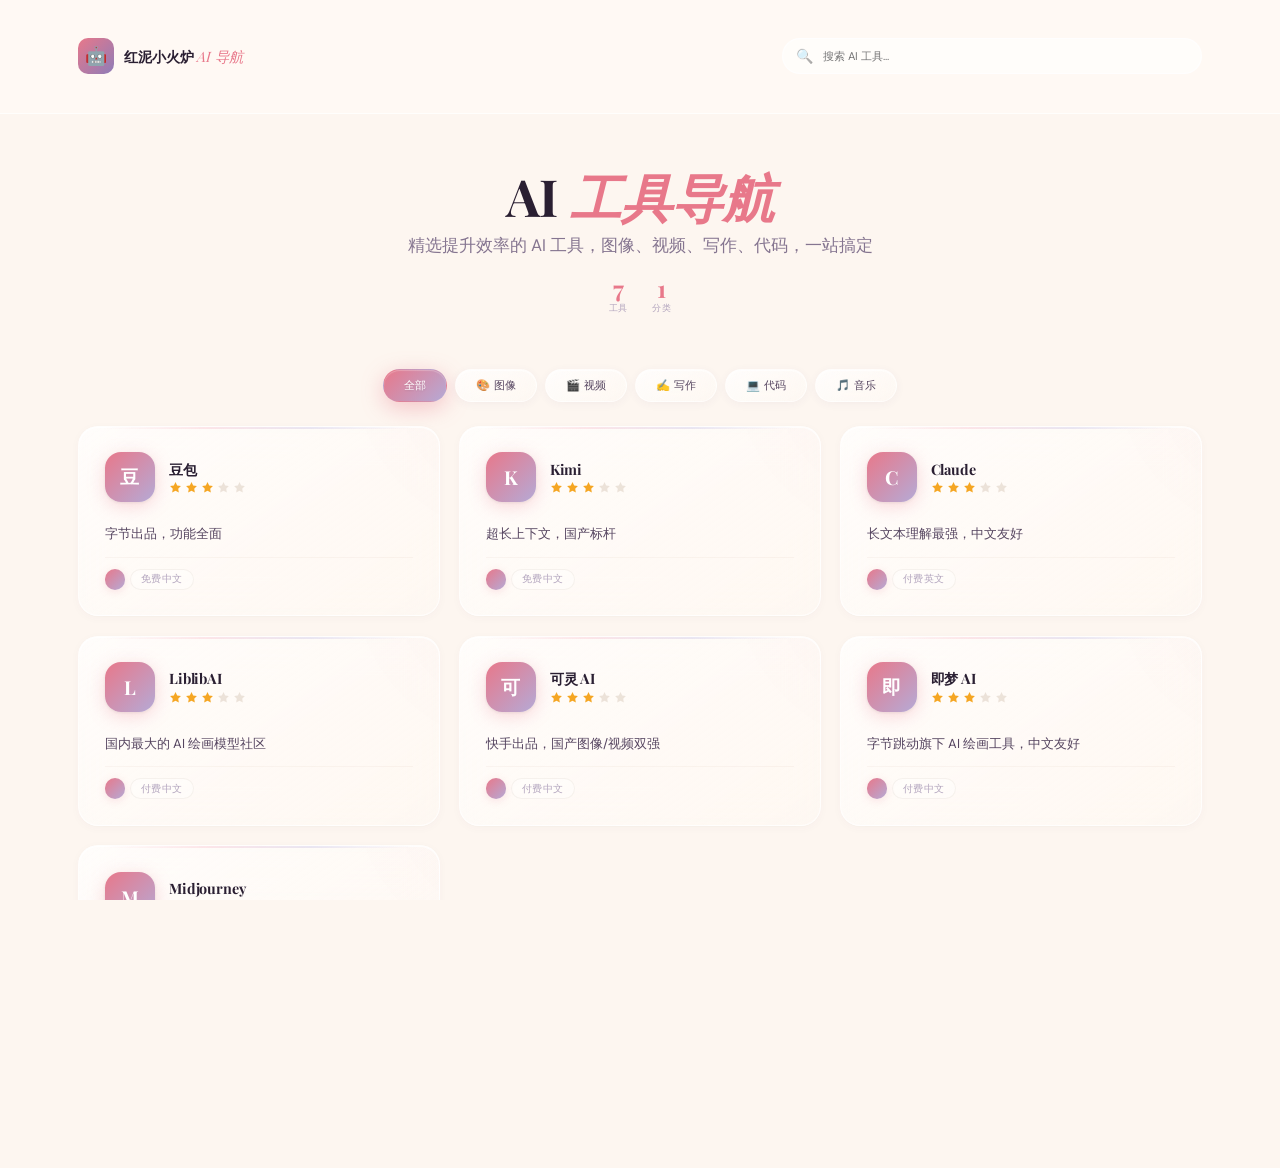
==== ai-tools.html @ 667a0313 "design: 标签样式升级——分类标签实心渐变+普通标签极简线条" ====
<!DOCTYPE html>
<html lang="zh-CN">
<head>
    <meta charset="UTF-8">
    <meta name="viewport" content="width=device-width, initial-scale=1.0">
    <title>AI 工具导航 — 红泥小火炉</title>
    <link rel="preconnect" href="https://fonts.googleapis.com">
    <link rel="preconnect" href="https://fonts.gstatic.com" crossorigin>
    <link href="https://fonts.googleapis.com/css2?family=Playfair+Display:ital,wght@0,400;0,700;1,400&family=DM+Sans:wght@300;400;500;600;700&family=JetBrains+Mono:wght@400;500&display=swap" rel="stylesheet">
    <link rel="stylesheet" href="css/variables.css">
    <link rel="stylesheet" href="css/style.css">
    <style>
        :root { --nav-pad: clamp(1.2rem, 3vw, 2.5rem); }

        .nav-page { min-height: 100vh; background: var(--cream); }

        /* Header */
        .nav-header {
            position: sticky; top: 0; z-index: 100;
            background: rgba(255,250,245,.85);
            backdrop-filter: blur(16px) saturate(1.2);
            -webkit-backdrop-filter: blur(16px) saturate(1.2);
            border-bottom: 1px solid var(--glass-border);
        }
        .nav-header-inner {
            max-width: 1200px; margin: 0 auto;
            padding: var(--nav-pad);
            display: flex; align-items: center; justify-content: space-between; gap: 1rem;
            flex-wrap: wrap;
        }
        .nav-brand {
            display: flex; align-items: center; gap: 10px;
            text-decoration: none; color: var(--ink);
        }
        .nav-brand-icon {
            width: 36px; height: 36px; border-radius: 10px;
            background: linear-gradient(135deg, var(--blush), var(--wisteria));
            display: flex; align-items: center; justify-content: center;
            font-size: 18px;
        }
        .nav-brand-text {
            font-family: var(--ff-display); font-size: var(--fs-body); font-weight: 700;
        }
        .nav-brand-text span { color: var(--blush); font-style: italic; font-weight: 400; }

        /* Search */
        .nav-search-wrap {
            position: relative; flex: 1; max-width: 420px;
        }
        .nav-search {
            width: 100%; padding: 10px 16px 10px 40px;
            border-radius: 100px; border: 1px solid var(--glass-border);
            background: rgba(255,255,255,.6);
            font-family: var(--ff-body); font-size: var(--fs-sm);
            color: var(--ink); outline: none;
            transition: all .3s var(--ease-spring);
        }
        .nav-search:focus {
            background: white; border-color: var(--blush-soft);
            box-shadow: 0 4px 14px rgba(232,120,138,.1);
        }
        .nav-search-wrap::before {
            content: '🔍'; position: absolute; left: 14px; top: 50%; transform: translateY(-50%);
            font-size: 14px; opacity: .5; pointer-events: none;
        }

        /* Hero */
        .nav-hero {
            text-align: center; padding: clamp(2.5rem, 6vh, 4rem) var(--nav-pad);
        }
        .nav-hero h1 {
            font-family: var(--ff-display); font-size: clamp(2rem, 5vw, 3.2rem);
            color: var(--ink); line-height: 1.1;
        }
        .nav-hero h1 em { color: var(--blush); font-style: italic; }
        .nav-hero p {
            color: var(--ink-light); font-size: var(--fs-sub);
            margin-top: .6rem; max-width: 480px; margin-inline: auto;
        }
        .nav-hero-stats {
            display: flex; gap: 1.5rem; justify-content: center;
            margin-top: 1.2rem;
        }
        .nav-stat {
            display: flex; flex-direction: column; align-items: center; gap: 2px;
        }
        .nav-stat-num {
            font-family: var(--ff-display); font-size: var(--fs-h3);
            font-weight: 700; color: var(--blush); line-height: 1;
        }
        .nav-stat-label {
            font-size: var(--fs-xs); color: var(--ink-faint); letter-spacing: .08em;
        }

        /* Category Filter */
        .nav-filter {
            display: flex; gap: 8px; flex-wrap: wrap; justify-content: center;
            padding: 0 var(--nav-pad) 1.5rem;
            max-width: 800px; margin: 0 auto;
        }
        .nav-filter-btn {
            padding: 8px 20px; border-radius: 100px;
            border: 1px solid rgba(255,255,255,.5);
            background: linear-gradient(145deg, rgba(255,255,255,.75), rgba(255,250,245,.45));
            font-family: var(--ff-body); font-size: var(--fs-sm);
            color: var(--ink-mid); cursor: pointer;
            transition: all .35s var(--ease-spring);
            backdrop-filter: blur(12px) saturate(1.1);
            box-shadow: 0 2px 10px rgba(80,50,110,.05), inset 0 1px 1px rgba(255,255,255,.7);
            position: relative; overflow: hidden;
            letter-spacing: .02em;
        }
        .nav-filter-btn:hover {
            transform: translateY(-2px) scale(1.02);
            box-shadow: 0 8px 24px rgba(80,50,110,.1), inset 0 1px 1px rgba(255,255,255,.9);
            border-color: var(--blush-soft);
            color: var(--ink);
        }
        .nav-filter-btn.active {
            background: linear-gradient(135deg, var(--blush), var(--wisteria-mid));
            color: white; border-color: transparent;
            box-shadow: 0 6px 22px rgba(232,120,138,.4), inset 0 1px 1px rgba(255,255,255,.25);
            text-shadow: 0 1px 2px rgba(0,0,0,.1);
        }
        .nav-filter-btn.active:hover {
            transform: translateY(-2px) scale(1.02);
            box-shadow: 0 8px 28px rgba(232,120,138,.5), inset 0 1px 1px rgba(255,255,255,.3);
        }

        /* Grid */
        .nav-grid {
            display: grid;
            grid-template-columns: repeat(auto-fill, minmax(300px, 1fr));
            gap: clamp(.8rem, 1.5vw, 1.2rem);
            max-width: 1200px; margin: 0 auto;
            padding: 0 var(--nav-pad) clamp(3rem, 6vh, 5rem);
        }

        /* Card */
        .nav-card {
            background: linear-gradient(145deg, rgba(255,255,255,.72), rgba(255,250,245,.48));
            border: 1px solid rgba(255,255,255,.65);
            border-radius: 20px;
            padding: clamp(1.2rem, 2.2vw, 1.6rem);
            text-decoration: none; color: inherit;
            transition: all .45s var(--ease-spring);
            backdrop-filter: blur(16px) saturate(1.15);
            -webkit-backdrop-filter: blur(16px) saturate(1.15);
            display: flex; flex-direction: column;
            position: relative; overflow: hidden;
            box-shadow: 0 2px 10px rgba(80,50,110,.03), 0 1px 2px rgba(80,50,110,.02), inset 0 1px 0 rgba(255,255,255,.85);
        }
        /* 顶部渐变装饰线 */
        .nav-card::before {
            content: ''; position: absolute; top: 0; left: 24px; right: 24px; height: 2px;
            background: linear-gradient(90deg, transparent, var(--blush-soft), var(--wisteria-soft), transparent);
            opacity: .5; transition: all .45s var(--ease-spring);
        }
        /* 背景光晕 */
        .nav-card::after {
            content: ''; position: absolute; top: -60%; right: -60%; width: 120%; height: 120%;
            background: radial-gradient(circle at 70% 20%, rgba(232,120,138,.05) 0%, transparent 55%);
            pointer-events: none; transition: all .45s;
        }
        .nav-card:hover {
            transform: translateY(-7px) scale(1.008);
            box-shadow: 0 24px 60px rgba(80,50,110,.1), 0 8px 24px rgba(80,50,110,.05), inset 0 1px 0 rgba(255,255,255,.95);
            border-color: rgba(232,120,138,.18);
        }
        .nav-card:hover::before {
            left: 12px; right: 12px; opacity: .9;
            background: linear-gradient(90deg, transparent, var(--blush-mid), var(--wisteria-mid), transparent);
            height: 2.5px;
        }
        .nav-card:hover::after {
            top: -40%; right: -40%;
            background: radial-gradient(circle at 70% 20%, rgba(232,120,138,.08) 0%, transparent 50%);
        }

        .nav-card-head {
            display: flex; align-items: center; gap: 14px;
            margin-bottom: .8rem;
            position: relative; z-index: 1;
        }
        .nav-card-logo {
            width: 50px; height: 50px; border-radius: 16px;
            display: flex; align-items: center; justify-content: center;
            font-family: var(--ff-display); font-size: 1.2rem; font-weight: 700;
            color: white; flex-shrink: 0;
            position: relative; overflow: hidden;
            background: linear-gradient(145deg, #fff 0%, #f8f4f0 100%);
            box-shadow: 0 4px 16px rgba(0,0,0,.07), 0 1px 3px rgba(0,0,0,.04), inset 0 1px 0 rgba(255,255,255,1);
            border: 1px solid rgba(230,220,210,.4);
        }
        .nav-card-logo::before {
            content: ''; position: absolute; inset: 3px; border-radius: 12px;
            background: linear-gradient(145deg, rgba(255,255,255,.9), rgba(255,250,245,.6));
            z-index: 0;
        }
        .nav-card-logo img {
            width: 60%; height: 60%;
            object-fit: contain;
            position: relative; z-index: 1;
            filter: drop-shadow(0 1px 2px rgba(0,0,0,.06));
        }
        .nav-card-logo.fallback { 
            background: linear-gradient(135deg, var(--blush), var(--wisteria-mid));
            border: none;
            box-shadow: 0 4px 18px rgba(232,120,138,.28), 0 1px 3px rgba(0,0,0,.08);
        }
        .nav-card-logo.fallback::before { display: none; }
        .nav-card-logo.fallback.cat-img  { background: linear-gradient(135deg, #FF6B9D, #C44569); box-shadow: 0 4px 18px rgba(255,107,157,.3); }
        .nav-card-logo.fallback.cat-vid  { background: linear-gradient(135deg, #A29BFE, #6C5CE7); box-shadow: 0 4px 18px rgba(162,155,254,.3); }
        .nav-card-logo.fallback.cat-wri  { background: linear-gradient(135deg, #74B9FF, #0984E3); box-shadow: 0 4px 18px rgba(116,185,255,.3); }
        .nav-card-logo.fallback.cat-cod  { background: linear-gradient(135deg, #00B894, #00CEC9); box-shadow: 0 4px 18px rgba(0,184,148,.3); }
        .nav-card-logo.fallback.cat-mus  { background: linear-gradient(135deg, #FDCB6E, #E17055); box-shadow: 0 4px 18px rgba(253,203,110,.3); }
        .nav-card-logo.fallback.cat-def  { background: linear-gradient(135deg, var(--blush), var(--wisteria-mid)); }

        .nav-card-meta {
            flex: 1; min-width: 0;
            display: flex; flex-direction: column; gap: 3px;
        }
        .nav-card-name {
            font-family: var(--ff-display); font-size: var(--fs-body);
            font-weight: 700; color: var(--ink); line-height: 1.25;
            letter-spacing: -.01em;
        }
        .nav-card-rating {
            display: flex; align-items: center; gap: 3px;
            font-size: var(--fs-xs);
        }
        .nav-card-rating svg {
            width: 13px; height: 13px;
        }
        .nav-card-rating .star-filled { fill: #F5A623; }
        .nav-card-rating .star-empty  { fill: rgba(200,180,160,.35); }
        .nav-card-desc {
            font-size: 13px; color: var(--ink-mid); line-height: 1.7;
            margin: .5rem 0 .7rem;
            flex: 1;
            position: relative; z-index: 1;
        }
        .nav-card-footer {
            display: flex; align-items: center; justify-content: space-between; gap: 8px;
            flex-wrap: wrap;
            padding-top: .7rem;
            border-top: 1px solid rgba(210,190,170,.12);
            position: relative; z-index: 1;
        }
        .nav-card-tags {
            display: flex; gap: 5px; flex-wrap: wrap;
        }
        .nav-card-tag {
            font-size: 10px; 
            padding: 2.5px 10px; 
            border-radius: 100px;
            color: var(--ink-faint);
            border: 1px solid rgba(180,160,150,.12);
            background: rgba(255,255,255,.3);
            letter-spacing: .05em;
            font-weight: 500;
            transition: all .25s var(--ease-spring);
        }
        .nav-card:hover .nav-card-tag {
            border-color: rgba(180,160,150,.22);
            color: var(--ink-light);
            background: rgba(255,255,255,.6);
        }
        .nav-card-tag.cat {
            background: linear-gradient(135deg, var(--blush), var(--wisteria-mid));
            color: white;
            border: none;
            font-weight: 600;
            text-shadow: 0 1px 2px rgba(0,0,0,.1);
            box-shadow: 0 2px 8px rgba(232,120,138,.2);
        }
        .nav-card:hover .nav-card-tag.cat {
            box-shadow: 0 4px 12px rgba(232,120,138,.3);
            transform: translateY(-1px);
        }
        .nav-card-link {
            font-size: 12px; color: var(--blush); font-weight: 600;
            display: flex; align-items: center; gap: 4px;
            opacity: 0; transform: translateX(-8px);
            transition: all .35s var(--ease-spring);
            letter-spacing: .02em;
        }
        .nav-card:hover .nav-card-link { opacity: 1; transform: translateX(0); }

        .nav-empty {
            text-align: center; padding: 4rem; color: var(--ink-light);
            grid-column: 1 / -1;
        }

        /* Footer */
        .nav-footer {
            text-align: center; padding: 2rem var(--nav-pad);
            border-top: 1px solid var(--glass-border);
            color: var(--ink-faint); font-size: var(--fs-xs);
        }

        @media (max-width: 600px) {
            .nav-grid { grid-template-columns: 1fr; }
            .nav-header-inner { flex-direction: column; align-items: stretch; }
            .nav-search-wrap { max-width: none; }
        }
    </style>
</head>
<body>
    <div class="nav-page">
        <!-- Header -->
        <header class="nav-header">
            <div class="nav-header-inner">
                <a class="nav-brand" href="index.html">
                    <div class="nav-brand-icon">🤖</div>
                    <div class="nav-brand-text">红泥小火炉 <span>AI 导航</span></div>
                </a>
                <div class="nav-search-wrap">
                    <input class="nav-search" type="text" id="searchInput" placeholder="搜索 AI 工具...">
                </div>
            </div>
        </header>

        <!-- Hero -->
        <section class="nav-hero">
            <h1>AI <em>工具导航</em></h1>
            <p>精选提升效率的 AI 工具，图像、视频、写作、代码，一站搞定</p>
            <div class="nav-hero-stats">
                <div class="nav-stat"><span class="nav-stat-num" id="statTotal">0</span><span class="nav-stat-label">工具</span></div>
                <div class="nav-stat"><span class="nav-stat-num" id="statCat">0</span><span class="nav-stat-label">分类</span></div>
            </div>
        </section>

        <!-- Filter -->
        <div class="nav-filter" id="categoryFilter">
            <button class="nav-filter-btn active" data-cat="all">全部</button>
            <button class="nav-filter-btn" data-cat="图像">🎨 图像</button>
            <button class="nav-filter-btn" data-cat="视频">🎬 视频</button>
            <button class="nav-filter-btn" data-cat="写作">✍️ 写作</button>
            <button class="nav-filter-btn" data-cat="代码">💻 代码</button>
            <button class="nav-filter-btn" data-cat="音乐">🎵 音乐</button>
        </div>

        <!-- Grid -->
        <div class="nav-grid" id="toolsGrid">
            <div class="nav-empty">加载中...</div>
        </div>

        <!-- Footer -->
        <footer class="nav-footer">
            © 红泥小火炉 · 由 Notion 驱动 · 持续更新
        </footer>
    </div>

    <script>
const AI_TOOLS = [{"id": "3509d0de-ba05-80a5-b10a-db7ddf8acc0f", "name": "豆包", "url": "https://doubao.com", "category": "", "description": "字节出品，功能全面", "tags": ["免费中文"], "rating": "⭐⭐⭐", "logo": "https://www.google.com/s2/favicons?domain=doubao.com&sz=128"}, {"id": "3509d0de-ba05-8003-ae17-c92c04792dbc", "name": "Kimi", "url": "https://kimi.moonshot.cn", "category": "", "description": "超长上下文，国产标杆", "tags": ["免费中文"], "rating": "⭐⭐⭐", "logo": "https://www.google.com/s2/favicons?domain=kimi.moonshot.cn&sz=128"}, {"id": "3509d0de-ba05-80a9-8ff4-ed293a8f11ce", "name": "Claude", "url": "https://claude.ai", "category": "", "description": "长文本理解最强，中文友好", "tags": ["付费英文"], "rating": "⭐⭐⭐", "logo": "https://www.google.com/s2/favicons?domain=claude.ai&sz=128"}, {"id": "3509d0de-ba05-8028-b9e9-c7bf18a70990", "name": "LiblibAI", "url": "https://liblib.art", "category": "", "description": "国内最大的 AI 绘画模型社区", "tags": ["付费中文"], "rating": "⭐⭐⭐", "logo": "https://www.google.com/s2/favicons?domain=liblib.art&sz=128"}, {"id": "3509d0de-ba05-8083-8b51-e0bb91176e45", "name": "可灵 AI", "url": "https://klingai.com", "category": "", "description": "快手出品，国产图像/视频双强", "tags": ["付费中文"], "rating": "⭐⭐⭐", "logo": "https://www.google.com/s2/favicons?domain=klingai.com&sz=128"}, {"id": "34f9d0de-ba05-8053-a0d3-e070d2a9a341", "name": "即梦 AI", "url": "https://jimeng.jianying.com", "category": "", "description": "字节跳动旗下 AI 绘画工具，中文友好", "tags": ["付费中文"], "rating": "⭐⭐⭐", "logo": "https://www.google.com/s2/favicons?domain=jimeng.jianying.com&sz=128"}, {"id": "34f9d0de-ba05-800b-96b9-f97c2640fc76", "name": "Midjourney", "url": "https://www.midjourney.com", "category": "", "description": "AI 图像生成，文字描述生成高质量艺术图片", "tags": ["付费英文"], "rating": "⭐⭐⭐", "logo": "https://www.google.com/s2/favicons?domain=www.midjourney.com&sz=128"}];

        function escapeHtml(str) {
            if (!str) return '';
            return str.replace(/[&<>"']/g, m => ({'&':'&amp;','<':'&lt;','>':'&gt;','"':'&quot;','\'':'&#39;'}[m]));
        }

        const CAT_LOGO_CLASS = {'图像':'img','视频':'vid','写作':'wri','代码':'cod','音乐':'mus'};

        const STAR_SVG = '<svg viewBox="0 0 24 24"><path d="M12 2l3.09 6.26L22 9.27l-5 4.87 1.18 6.88L12 17.77l-6.18 3.25L7 14.14 2 9.27l6.91-1.01L12 2z"/></svg>';
        function renderStars(ratingStr) {
            const count = (ratingStr.match(/⭐/g) || []).length;
            let html = '';
            for (let i = 0; i < 5; i++) {
                html += `<svg class="${i < count ? 'star-filled' : 'star-empty'}" viewBox="0 0 24 24"><path d="M12 2l3.09 6.26L22 9.27l-5 4.87 1.18 6.88L12 17.77l-6.18 3.25L7 14.14 2 9.27l6.91-1.01L12 2z"/></svg>`;
            }
            return html;
        }

        function renderTools(tools) {
            const grid = document.getElementById('toolsGrid');
            if (!tools.length) {
                grid.innerHTML = '<div class="nav-empty">没有找到匹配的工具</div>';
                return;
            }
            grid.innerHTML = tools.map(tool => {
                const logoClass = 'cat-' + (CAT_LOGO_CLASS[tool.category] || 'def');
                const logoChar = escapeHtml(tool.name).charAt(0);
                const logoHtml = tool.logo
                    ? `<img src="${tool.logo}" alt="${escapeHtml(tool.name)}" loading="lazy" onerror="this.parentElement.classList.add('fallback','${logoClass}');this.parentElement.textContent='${logoChar}';this.remove()">`
                    : logoChar;
                const fallbackClass = tool.logo ? '' : `fallback ${logoClass}`;
                return `<a class="nav-card" href="${tool.url}" target="_blank" rel="noopener">
                    <div class="nav-card-head">
                        <div class="nav-card-logo ${fallbackClass}">${logoHtml}</div>
                        <div class="nav-card-meta">
                            <span class="nav-card-name">${escapeHtml(tool.name)}</span>
                            <span class="nav-card-rating">${renderStars(tool.rating)}</span>
                        </div>
                    </div>
                    <div class="nav-card-desc">${escapeHtml(tool.description)}</div>
                    <div class="nav-card-footer">
                        <div class="nav-card-tags">
                            <span class="nav-card-tag cat">${escapeHtml(tool.category)}</span>
                            ${tool.tags.map(t => `<span class="nav-card-tag">${escapeHtml(t)}</span>`).join('')}
                        </div>
                        <span class="nav-card-link">访问 →</span>
                    </div>
                </a>`;
            }).join('');
        }

        // 初始化
        const allCategories = new Set(AI_TOOLS.map(t => t.category.split(' ')[0]));
        document.getElementById('statTotal').textContent = AI_TOOLS.length;
        document.getElementById('statCat').textContent = allCategories.size;
        renderTools(AI_TOOLS);

        // 分类筛选
        let currentCat = 'all';
        document.getElementById('categoryFilter').addEventListener('click', e => {
            if (!e.target.classList.contains('nav-filter-btn')) return;
            document.querySelectorAll('.nav-filter-btn').forEach(b => b.classList.remove('active'));
            e.target.classList.add('active');
            currentCat = e.target.dataset.cat;
            filterTools();
        });

        // 搜索
        const searchInput = document.getElementById('searchInput');
        searchInput.addEventListener('input', filterTools);

        function filterTools() {
            const keyword = searchInput.value.trim().toLowerCase();
            const filtered = AI_TOOLS.filter(tool => {
                const matchCat = currentCat === 'all' || tool.category.includes(currentCat);
                const matchSearch = !keyword ||
                    tool.name.toLowerCase().includes(keyword) ||
                    tool.description.toLowerCase().includes(keyword) ||
                    tool.tags.some(t => t.toLowerCase().includes(keyword));
                return matchCat && matchSearch;
            });
            renderTools(filtered);
        }
    </script>
</body>
</html>
---- css/variables.css ----
/* ===========================================
   孙琦个人网站 — CSS 变量系统
   修改配色/字体/字号，只需改这里
   =========================================== */

:root {
    /* --- 调色板（温暖奶油风）--- */
    --cream: #FDF6F0;
    --cream-deep: #F7EDE4;
    --blush: #E8788A;
    --blush-mid: #F2A0AE;
    --blush-soft: #FACDD5;
    --blush-pale: #FDE8EC;
    --blush-wash: #FFF6F7;
    --wisteria: #8E7CB8;
    --wisteria-mid: #B5AAD6;
    --wisteria-soft: #D4CEE8;
    --wisteria-pale: #EBE7F5;
    --pistachio: #6AB893;
    --pistachio-mid: #A0D9BE;
    --pistachio-soft: #C5E9D5;
    --pistachio-pale: #E4F5EC;
    --honey: #D4A24C;
    --honey-soft: #F2D68A;
    --sky: #7BA8D4;

    /* --- 文字色阶 --- */
    --ink: #2A1F32;
    --ink-mid: #564560;
    --ink-light: #857590;
    --ink-faint: #B3A5BE;
    --ink-ghost: #D4C9DC;
    --ink-whisper: #EAE3EF;

    /* --- 玻璃态 --- */
    --glass: rgba(253, 246, 240, 0.6);
    --glass-border: rgba(255, 255, 255, 0.65);

    /* --- 字体 --- */
    --ff-display: 'Playfair Display', 'Noto Sans SC', serif;
    --ff-body: 'DM Sans', 'Noto Sans SC', sans-serif;
    --ff-mono: 'JetBrains Mono', monospace;

    /* --- 字号（响应式 clamp）--- */
    --fs-hero: clamp(2.6rem, 7vw, 5.5rem);
    --fs-h2: clamp(1.4rem, 3.8vw, 2.6rem);
    --fs-h3: clamp(1rem, 2.2vw, 1.5rem);
    --fs-sub: clamp(0.8rem, 1.4vw, 1.05rem);
    --fs-body: clamp(0.72rem, 1.12vw, 0.92rem);
    --fs-sm: clamp(0.62rem, 0.88vw, 0.78rem);
    --fs-xs: clamp(0.52rem, 0.72vw, 0.65rem);

    /* --- 间距 --- */
    --pad: clamp(1.8rem, 5vw, 5rem);
    --gap: clamp(0.6rem, 1.6vw, 1.6rem);

    /* --- 缓动曲线 --- */
    --ease-expo: cubic-bezier(0.16, 1, 0.3, 1);
    --ease-spring: cubic-bezier(0.34, 1.56, 0.64, 1);
    --ease-smooth: cubic-bezier(0.4, 0, 0.2, 1);
}

/* === 深色模式预留（后期可扩展）=== */
@media (prefers-color-scheme: dark) {
    /* :root {
        --cream: #1a1520;
        --ink: #FDF6F0;
        ...
    } */
}
---- css/style.css ----
/* ===========================================
   孙琦个人网站 — 主样式
   =========================================== */

/* === RESET === */
*, *::before, *::after { margin: 0; padding: 0; box-sizing: border-box; }

/* === VIEWPORT & SCROLL === */
html, body { height: 100%; overflow-x: hidden; }
html { scroll-snap-type: y mandatory; scroll-behavior: smooth; }

body {
    font-family: var(--ff-body);
    color: var(--ink);
    background: var(--cream);
    -webkit-font-smoothing: antialiased;
}

/* === SLIDE 基础结构 === */
.slide {
    width: 100vw;
    height: 100vh;
    height: 100dvh;
    overflow: hidden;
    scroll-snap-align: start;
    display: flex;
    flex-direction: column;
    position: relative;
    contain: layout style paint;
}

.slide-content {
    flex: 1;
    display: flex;
    flex-direction: column;
    justify-content: center;
    align-items: center;
    max-height: 100%;
    overflow: hidden;
    padding: var(--pad);
    gap: var(--gap);
    position: relative;
    z-index: 2;
}

img { max-width: 100%; object-fit: contain; }

/* === RESPONSIVE === */
@media (max-height: 700px) {
    :root { --pad: clamp(1rem, 3vw, 2rem); --gap: clamp(0.35rem, 1vw, 0.7rem); --fs-hero: clamp(1.8rem, 5.5vw, 3.2rem); --fs-h2: clamp(1.1rem, 2.8vw, 1.8rem); }
}
@media (max-height: 600px) {
    :root { --pad: clamp(0.5rem, 2vw, 1.2rem); --fs-body: clamp(0.62rem, 0.95vw, 0.82rem); --gap: clamp(0.25rem, 0.8vw, 0.5rem); }
    .nav-dots, .keyboard-hint, .deco { display: none; }
}
@media (max-height: 500px) {
    :root { --fs-hero: clamp(1rem, 3.5vw, 1.5rem); --fs-h2: clamp(0.9rem, 2.5vw, 1.2rem); }
}
@media (max-width: 700px) {
    .two-col { flex-direction: column !important; }
    .work-grid, .care-grid, .tech-grid { grid-template-columns: 1fr !important; }
    .timeline::before { left: 20px !important; }
    .timeline-item { padding-left: 50px !important; }
    .timeline-item::before { left: 14px !important; }
}

/* ===========================================
   P1 — HERO 首页封面
   =========================================== */
.slide-hero { background: var(--cream); }

.hero-inner {
    flex: 1;
    display: flex;
    align-items: center;
    justify-content: center;
    gap: clamp(2rem, 5vw, 5rem);
    padding: var(--pad);
    max-height: 100%;
    overflow: hidden;
    position: relative;
    z-index: 2;
}

.hero-avatar-wrap {
    position: relative;
    flex-shrink: 0;
    display: flex;
    flex-direction: column;
    align-items: center;
    gap: var(--gap);
}

.hero-avatar {
    width: clamp(120px, 18vw, 200px);
    height: clamp(120px, 18vw, 200px);
    border-radius: 50%;
    object-fit: cover;
    border: 3px solid var(--blush-soft);
    box-shadow: 0 12px 40px rgba(232, 120, 138, .18);
    animation: heroFloat 5.5s ease-in-out infinite;
    will-change: transform;
    transform: translateZ(0);
}

/* 头像占位（未上传图片时显示） */
.hero-avatar[src=""],
.hero-avatar:not([src]) {
    background: linear-gradient(135deg, var(--blush-pale), var(--wisteria-pale));
}

.hero-ring {
    position: absolute;
    top: 50%;
    left: 50%;
    transform: translate(-50%, -50%);
    width: 130%;
    height: 130%;
    border-radius: 50%;
    border: 1.5px solid var(--blush-soft);
    animation: ringPulse 4s ease-in-out infinite;
    pointer-events: none;
}

.hero-ring.r2 {
    width: 170%;
    height: 170%;
    border-color: var(--wisteria-soft);
    animation-delay: 1s;
    opacity: .5;
}

.hero-text {
    display: flex;
    flex-direction: column;
    gap: clamp(.6rem, 1.5vh, 1.2rem);
    max-width: min(90vw, 520px);
}

.hero-name {
    font-family: var(--ff-display);
    font-size: var(--fs-hero);
    font-weight: 700;
    line-height: 1.05;
    color: var(--ink);
    letter-spacing: -.02em;
}

.hero-name .line2 {
    display: block;
    font-style: italic;
    color: var(--blush);
    font-size: clamp(1rem, 2.4vw, 1.7rem);
    font-weight: 400;
    letter-spacing: .02em;
    margin-top: clamp(.4rem, 1vh, .7rem);
}

.hero-bio {
    font-family: var(--ff-body);
    font-size: var(--fs-sub);
    color: var(--ink-light);
    font-weight: 300;
    letter-spacing: .3em;
    text-transform: uppercase;
}

.hero-badge {
    display: inline-flex;
    align-items: center;
    gap: clamp(4px, .5vw, 7px);
    padding: clamp(3px, .4vw, 5px) clamp(10px, 1.4vw, 18px);
    border: 1px solid var(--blush-soft);
    border-radius: 100px;
    font-size: var(--fs-xs);
    color: var(--ink-light);
    letter-spacing: .22em;
    font-weight: 400;
    background: rgba(255, 255, 255, .4);
    width: fit-content;
}

.hero-badge .dot {
    width: 5px;
    height: 5px;
    border-radius: 50%;
    background: var(--blush);
    animation: dotPulse 2.5s ease-in-out infinite;
}

/* 社交链接 */
.social-links {
    display: flex;
    gap: clamp(8px, 1.2vw, 14px);
    align-items: center;
    margin-top: clamp(.3rem, .5vh, .4rem);
}

.social-link {
    display: flex;
    align-items: center;
    justify-content: center;
    width: clamp(32px, 4vw, 42px);
    height: clamp(32px, 4vw, 42px);
    border-radius: 50%;
    background: var(--glass);
    border: 1px solid var(--glass-border);
    color: var(--ink-mid);
    text-decoration: none;
    font-size: var(--fs-sm);
    transition: all .35s var(--ease-spring);
    backdrop-filter: blur(8px);
}

.social-link:hover {
    transform: translateY(-3px) scale(1.08);
    background: var(--blush-wash);
    border-color: var(--blush-soft);
    color: var(--blush);
    box-shadow: 0 6px 20px rgba(232, 120, 138, .15);
}

.social-link svg {
    width: 55%;
    height: 55%;
    fill: currentColor;
}

/* ===========================================
   P2 — ABOUT 关于我
   =========================================== */
.slide-about {
    background:
        radial-gradient(ellipse at 75% 25%, rgba(235, 231, 245, .5) 0%, transparent 50%),
        radial-gradient(ellipse at 25% 75%, rgba(253, 232, 236, .4) 0%, transparent 50%),
        var(--cream);
}

.about-layout {
    display: flex;
    align-items: center;
    justify-content: center;
    gap: clamp(2rem, 5vw, 4rem);
    flex-wrap: wrap;
    max-width: min(92vw, 900px);
}

.about-text {
    max-width: clamp(280px, 36vw, 460px);
    display: flex;
    flex-direction: column;
    gap: clamp(.5rem, 1vh, .8rem);
}

.about-desc {
    font-size: clamp(0.95rem, 1.8vw, 1.25rem);
    color: var(--ink-mid);
    line-height: 1.9;
}

.about-desc strong {
    color: var(--ink);
    font-weight: 600;
}

.skill-tags {
    display: flex;
    flex-wrap: wrap;
    gap: clamp(5px, .7vw, 10px);
    margin-top: clamp(.3rem, .4vh, .5rem);
}

.skill-tag {
    display: inline-flex;
    align-items: center;
    gap: clamp(3px, .4vw, 6px);
    padding: clamp(3px, .35vw, 5px) clamp(10px, 1.2vw, 16px);
    border-radius: 100px;
    font-size: var(--fs-sm);
    color: var(--ink-mid);
    font-weight: 500;
    background: rgba(253, 246, 240, .7);
    border: 1px solid var(--glass-border);
    transition: transform .3s var(--ease-spring), background .3s;
}

.skill-tag:hover {
    transform: translateX(3px) scale(1.02);
    background: var(--blush-wash);
}

.skill-tag .pip {
    width: 5px;
    height: 5px;
    border-radius: 50%;
    flex-shrink: 0;
}

.pip-blush { background: var(--blush); }
.pip-wisteria { background: var(--wisteria); }
.pip-pistachio { background: var(--pistachio); }

/* ===========================================
   P3 — EXPERIENCE 工作经历（时间轴）
   =========================================== */
.slide-exp {
    background:
        radial-gradient(ellipse at 35% 25%, rgba(253, 232, 236, .45) 0%, transparent 50%),
        radial-gradient(ellipse at 65% 75%, rgba(235, 231, 245, .4) 0%, transparent 50%),
        var(--cream);
}

.timeline {
    position: relative;
    max-width: min(85vw, 720px);
    width: 100%;
    padding: clamp(.5rem, 1vh, 1rem) 0;
}

.timeline::before {
    content: '';
    position: absolute;
    left: 50%;
    top: 0;
    bottom: 0;
    width: 1.5px;
    background: linear-gradient(180deg, var(--blush-soft), var(--wisteria-soft), var(--pistachio-soft));
    transform: translateX(-50%);
    opacity: .5;
}

.timeline-item {
    position: relative;
    width: 50%;
    padding: clamp(.6rem, 1.2vw, 1rem) clamp(1rem, 2vw, 2rem);
    box-sizing: border-box;
}

.timeline-item:nth-child(odd) { padding-right: clamp(1.5rem, 3vw, 3rem); text-align: right; }
.timeline-item:nth-child(even) { margin-left: 50%; padding-left: clamp(1.5rem, 3vw, 3rem); }

.timeline-item::before {
    content: '';
    position: absolute;
    width: 10px;
    height: 10px;
    border-radius: 50%;
    background: var(--cream);
    border: 2px solid var(--blush);
    top: clamp(.9rem, 1.5vw, 1.3rem);
    z-index: 2;
}

.timeline-item:nth-child(odd)::before { right: -6px; }
.timeline-item:nth-child(even)::before { left: -6px; }

.timeline-date {
    font-family: var(--ff-mono);
    font-size: var(--fs-xs);
    color: var(--ink-faint);
    letter-spacing: .1em;
    margin-bottom: clamp(2px, .2vh, 4px);
}

.timeline-title {
    font-family: var(--ff-display);
    font-size: var(--fs-body);
    font-weight: 700;
    color: var(--ink);
    line-height: 1.4;
}

.timeline-company {
    font-size: var(--fs-sm);
    color: var(--ink-light);
    font-style: italic;
    margin-bottom: clamp(3px, .3vh, 5px);
}

.timeline-desc {
    font-size: var(--fs-sm);
    color: var(--ink-mid);
    line-height: 1.6;
}

/* --- 技能树分支（Hover 交互） --- */
.skill-tree {
    margin-top: clamp(8px, 1.2vh, 14px);
    position: relative;
    display: flex;
    flex-direction: column;
    align-items: center;
    opacity: 0;
    transform: translateY(6px);
    transition: opacity .35s var(--ease-expo), transform .35s var(--ease-expo);
    pointer-events: none;
}

/* 树干：从节点向下延伸的细线（已隐藏） */
.tree-line {
    display: none;
}

/* 分支标签容器 */
.tree-branches {
    display: grid;
    grid-template-columns: repeat(2, 1fr);
    gap: clamp(6px, .8vw, 10px);
    justify-items: center;
    margin-top: 4px;
    position: relative;
    max-width: min(80vw, 320px);
}

/* 分支标签（玻璃胶囊） */
.tree-tag {
    font-family: var(--ff-body);
    font-size: var(--fs-xs);
    font-weight: 500;
    padding: clamp(4px, .4vw, 6px) clamp(12px, 1.2vw, 18px);
    border-radius: 100px;
    background: rgba(255, 255, 255, .55);
    border: 1px solid var(--tag-color, var(--ink-whisper));
    color: var(--ink-mid);
    opacity: 0;
    transform: translateY(8px) scale(.9);
    transition: all .3s var(--ease-spring);
    white-space: nowrap;
    letter-spacing: .01em;
    position: relative;
    cursor: pointer;
    user-select: none;
    backdrop-filter: blur(6px);
    -webkit-backdrop-filter: blur(6px);
    box-shadow: 0 1px 3px rgba(80, 50, 110, .05), inset 0 1px 0 rgba(255, 255, 255, .4);
    display: inline-flex;
    align-items: center;
    gap: 5px;
}

/* 文字前小色点 */
.tree-tag::before {
    content: '';
    display: inline-block;
    width: 5px;
    height: 5px;
    border-radius: 50%;
    background: var(--tag-color, var(--blush));
    flex-shrink: 0;
    transform: scale(0);
    transition: transform .3s var(--ease-spring);
}

/* ===== Hover 触发 ===== */
.timeline-item:hover .skill-tree {
    opacity: 1;
    transform: translateY(0);
    pointer-events: auto;
}

.timeline-item:hover .tree-line {
    height: 20px;
}

.timeline-item:hover .tree-tag {
    opacity: 1;
    transform: translateY(0) scale(1);
}

.timeline-item:hover .tree-tag::before {
    transform: scale(1);
}

/* 依次延迟弹出 */
.timeline-item:hover .tree-tag:nth-child(1) { transition-delay: .08s; }
.timeline-item:hover .tree-tag:nth-child(2) { transition-delay: .16s; }
.timeline-item:hover .tree-tag:nth-child(3) { transition-delay: .24s; }
.timeline-item:hover .tree-tag:nth-child(4) { transition-delay: .32s; }

/* 标签 hover 动画 */
.tree-tag:hover {
    background: rgba(255, 255, 255, .92);
    border-color: var(--tag-color);
    box-shadow: 0 6px 20px rgba(80, 50, 110, .1), inset 0 1px 0 rgba(255, 255, 255, .7);
    transform: translateY(-3px) scale(1.05);
}

.tree-tag:hover::before {
    transform: scale(1.5) !important;
    box-shadow: 0 0 8px var(--tag-color);
}

/* --- 图片画廊（点击标签展开） --- */
.tree-gallery {
    visibility: hidden;
    opacity: 0;
    max-height: 0;
    overflow: visible;
    transition: visibility .4s, opacity .4s var(--ease-expo), max-height .5s var(--ease-expo);
    margin-top: 0;
    position: relative;
    z-index: 5;
}

.timeline-item.expanded .tree-gallery {
    visibility: visible;
    opacity: 1;
    max-height: 130px;
    margin-top: clamp(10px, 1.2vh, 14px);
}

.gallery-set {
    display: none;
    padding: 6px 0;
    justify-content: center;
    align-items: flex-end;
    height: 65px;
}

.gallery-set.active {
    display: flex;
    height: auto;
}

.gallery-set img {
    width: 55px;
    height: 55px;
    object-fit: cover;
    border-radius: 10px;
    border: 1.5px solid var(--glass-border);
    box-shadow: 0 3px 12px rgba(80, 50, 110, .08);
    opacity: 0;
    position: relative;
    margin-left: -51px;
    z-index: var(--z, 1);
    transform: rotate(var(--fan-angle, 0deg)) scale(0.5) translateY(15px);
    transform-origin: bottom center;
    transition: all .5s var(--ease-spring);
    cursor: pointer;
}

.gallery-set img:first-child {
    margin-left: 0;
}

/* 折叠角度（收起来叠在一起） */
.gallery-set img:nth-child(1) { --fan-angle: -22deg; --z: 4; }
.gallery-set img:nth-child(2) { --fan-angle: -8deg; --z: 3; }
.gallery-set img:nth-child(3) { --fan-angle: 6deg; --z: 2; }
.gallery-set img:nth-child(4) { --fan-angle: 18deg; --z: 1; }

/* 第一阶段：折叠出现（几乎完全重叠，只露出 4px 边缘） */
.gallery-set.active img {
    margin-left: -51px;
    opacity: 1;
    transform: rotate(var(--fan-angle)) scale(0.95) translateY(0);
}

.gallery-set.active img:first-child {
    margin-left: 0;
}

.gallery-set.active img:nth-child(1) { transition-delay: .06s; }
.gallery-set.active img:nth-child(2) { transition-delay: .12s; }
.gallery-set.active img:nth-child(3) { transition-delay: .18s; }
.gallery-set.active img:nth-child(4) { transition-delay: .24s; }

/* 第二阶段：展开成一排 */
.gallery-set.active.spread img {
    margin-left: 8px;
    transform: rotate(0deg) scale(1) translateY(0);
    will-change: transform;
}

.gallery-set.active.spread img:first-child {
    margin-left: 0;
}

.gallery-set.active.spread img:nth-child(1) { transition-delay: .08s; }
.gallery-set.active.spread img:nth-child(2) { transition-delay: .16s; }
.gallery-set.active.spread img:nth-child(3) { transition-delay: .24s; }
.gallery-set.active.spread img:nth-child(4) { transition-delay: .32s; }

.gallery-set.active.spread img:hover {
    transform: rotate(0deg) scale(1.06) translateY(-2px);
    box-shadow: 0 6px 16px rgba(80, 50, 110, .1);
    transition: all .25s var(--ease-spring);
    transition-delay: 0s !important;
}

/* ===========================================
   P4 — WORKS 视频作品集
   =========================================== */
.slide-works {
    background:
        radial-gradient(ellipse at 70% 30%, rgba(253, 232, 236, .4) 0%, transparent 50%),
        radial-gradient(ellipse at 30% 70%, rgba(235, 231, 245, .35) 0%, transparent 50%),
        var(--cream);
}

.work-grid {
    display: grid;
    grid-template-columns: repeat(3, 1fr);
    gap: clamp(.8rem, 1.5vw, 1.4rem);
    max-width: min(92vw, 960px);
    width: 100%;
}

@media (max-width: 900px) {
    .work-grid { grid-template-columns: repeat(2, 1fr); }
}

.work-card {
    position: relative;
    border-radius: clamp(12px, 1.8vw, 18px);
    overflow: hidden;
    background: var(--cream-deep);
    border: 1px solid var(--glass-border);
    box-shadow: 0 8px 28px rgba(90, 60, 120, .06);
    transition: transform .4s var(--ease-spring), box-shadow .4s;
    cursor: pointer;
}

.work-card:hover {
    transform: translateY(-6px);
    box-shadow: 0 16px 40px rgba(80, 50, 110, .1);
}

.work-cover-wrap {
    position: relative;
    width: 100%;
    aspect-ratio: 16 / 10;
    overflow: hidden;
    background: linear-gradient(135deg, var(--blush-pale), var(--wisteria-pale));
}

.work-cover {
    width: 100%;
    height: 100%;
    object-fit: cover;
    transition: transform .6s var(--ease-expo);
}

.work-card:hover .work-cover {
    transform: scale(1.05);
}

.work-play-btn {
    position: absolute;
    top: 50%;
    left: 50%;
    transform: translate(-50%, -50%);
    width: clamp(36px, 5vw, 50px);
    height: clamp(36px, 5vw, 50px);
    border-radius: 50%;
    background: rgba(255, 255, 255, .88);
    backdrop-filter: blur(4px);
    display: flex;
    align-items: center;
    justify-content: center;
    box-shadow: 0 4px 16px rgba(0, 0, 0, .12);
    transition: transform .35s var(--ease-spring), background .3s;
    pointer-events: none;
}

.work-card:hover .work-play-btn {
    transform: translate(-50%, -50%) scale(1.1);
    background: white;
}

.work-play-btn svg {
    width: 40%;
    height: 40%;
    fill: var(--blush);
    margin-left: 2px;
}

.work-info {
    padding: clamp(.6rem, 1vw, 1rem);
    display: flex;
    flex-direction: column;
    gap: clamp(2px, .2vh, 4px);
}

.work-title {
    font-family: var(--ff-display);
    font-size: var(--fs-body);
    font-weight: 700;
    color: var(--ink);
    line-height: 1.4;
}

.work-desc {
    font-size: var(--fs-xs);
    color: var(--ink-light);
    line-height: 1.55;
}

.work-tag {
    display: inline-flex;
    align-items: center;
    padding: clamp(1px, .2vw, 3px) clamp(6px, .8vw, 10px);
    border-radius: 6px;
    font-size: var(--fs-xs);
    color: var(--ink-faint);
    background: var(--blush-wash);
    width: fit-content;
    margin-top: clamp(2px, .2vh, 4px);
}

/* 视频弹层 */
.video-modal {
    position: fixed;
    inset: 0;
    z-index: 10000;
    background: rgba(255, 250, 245, .55);
    backdrop-filter: blur(20px) saturate(1.2);
    -webkit-backdrop-filter: blur(20px) saturate(1.2);
    display: flex;
    align-items: center;
    justify-content: center;
    opacity: 0;
    pointer-events: none;
    transition: opacity .4s var(--ease-expo);
}

.video-modal.active {
    opacity: 1;
    pointer-events: auto;
}

.video-modal-inner {
    width: min(85vw, 900px);
    aspect-ratio: 16 / 9;
    background: var(--ink);
    border-radius: 16px;
    overflow: hidden;
    position: relative;
    transform: scale(.88);
    transition: transform .45s var(--ease-spring);
    box-shadow: 0 20px 50px rgba(80, 50, 110, .18), 0 4px 12px rgba(80, 50, 110, .08);
    border: 1px solid rgba(255, 255, 255, .5);
}

.video-modal.active .video-modal-inner {
    transform: scale(1);
}

.video-modal iframe {
    width: 100%;
    height: 100%;
    border: none;
}

.video-modal-close {
    position: absolute;
    top: 16px;
    right: 20px;
    width: 38px;
    height: 38px;
    border-radius: 50%;
    background: rgba(255, 255, 255, .6);
    border: 1px solid var(--glass-border);
    color: var(--ink-mid);
    font-size: 1.2rem;
    cursor: pointer;
    display: flex;
    align-items: center;
    justify-content: center;
    transition: all .3s var(--ease-spring);
    z-index: 2;
    box-shadow: 0 2px 8px rgba(80, 50, 110, .08);
    padding: 0;
}

.video-modal-close:hover {
    background: white;
    transform: scale(1.1);
    color: var(--ink);
}

/* ===========================================
   P5 — BLOG 博客文章（预留）
   =========================================== */
.slide-blog {
    background:
        radial-gradient(ellipse at 55% 45%, rgba(253, 232, 236, .5) 0%, transparent 50%),
        var(--cream);
}

.blog-grid {
    display: grid;
    grid-template-columns: repeat(2, 1fr);
    gap: clamp(.8rem, 1.5vw, 1.4rem);
    max-width: min(85vw, 760px);
    width: 100%;
}

@media (max-width: 700px) {
    .blog-grid { grid-template-columns: 1fr; }
}

.blog-card {
    padding: clamp(.8rem, 1.4vw, 1.2rem);
    display: flex;
    flex-direction: column;
    gap: clamp(.25rem, .4vh, .4rem);
    position: relative;
    overflow: hidden;
    transition: transform .4s var(--ease-spring), box-shadow .4s;
    cursor: pointer;
    text-decoration: none;
    color: inherit;
}

.blog-card::before {
    content: '';
    position: absolute;
    top: 0;
    left: 0;
    right: 0;
    height: 2.5px;
    background: linear-gradient(90deg, var(--blush-mid), var(--wisteria-mid));
}

.blog-card:hover {
    transform: translateY(-4px);
    box-shadow: 0 12px 32px rgba(80, 50, 110, .08), inset 0 1px 0 rgba(255, 255, 255, .4);
}

.blog-date {
    font-family: var(--ff-mono);
    font-size: var(--fs-xs);
    color: var(--ink-faint);
    letter-spacing: .08em;
}

.blog-title {
    font-family: var(--ff-display);
    font-size: var(--fs-body);
    font-weight: 700;
    color: var(--ink);
    line-height: 1.4;
}

.blog-excerpt {
    font-size: var(--fs-sm);
    color: var(--ink-mid);
    line-height: 1.6;
}

.blog-tag {
    font-size: var(--fs-xs);
    color: var(--blush);
    font-weight: 600;
    margin-top: auto;
    padding-top: clamp(.2rem, .3vh, .3rem);
}

/* ===========================================
   图片大图预览 Lightbox
   =========================================== */
.img-lightbox {
    position: fixed;
    inset: 0;
    z-index: 10001;
    background: rgba(255, 250, 245, .55);
    backdrop-filter: blur(20px) saturate(1.2);
    -webkit-backdrop-filter: blur(20px) saturate(1.2);
    display: flex;
    align-items: center;
    justify-content: center;
    opacity: 0;
    pointer-events: none;
    transition: opacity .35s var(--ease-expo);
}

.img-lightbox.active {
    opacity: 1;
    pointer-events: auto;
}

.img-lightbox img {
    max-width: min(80vw, 720px);
    max-height: min(78vh, 600px);
    border-radius: 16px;
    box-shadow: 0 20px 50px rgba(80, 50, 110, .18), 0 4px 12px rgba(80, 50, 110, .08);
    transform: scale(.88);
    transition: transform .45s var(--ease-spring);
    object-fit: contain;
    border: 1px solid rgba(255, 255, 255, .6);
}

.img-lightbox.active img {
    transform: scale(1);
}

.lightbox-close {
    position: absolute;
    top: 16px;
    right: 20px;
    width: 38px;
    height: 38px;
    border-radius: 50%;
    background: rgba(255, 255, 255, .6);
    border: 1px solid var(--glass-border);
    color: var(--ink-mid);
    font-size: 1.2rem;
    cursor: pointer;
    display: flex;
    align-items: center;
    justify-content: center;
    transition: all .3s var(--ease-spring);
    z-index: 2;
    box-shadow: 0 2px 8px rgba(80, 50, 110, .08);
}

.lightbox-close:hover {
    background: white;
    transform: scale(1.1);
    color: var(--ink);
}

.lightbox-nav {
    position: absolute;
    top: 50%;
    transform: translateY(-50%);
    width: 40px;
    height: 40px;
    border-radius: 50%;
    background: rgba(255, 255, 255, .6);
    border: 1px solid var(--glass-border);
    color: var(--ink-mid);
    font-size: 1.5rem;
    cursor: pointer;
    display: flex;
    align-items: center;
    justify-content: center;
    transition: all .3s var(--ease-spring);
    z-index: 2;
    padding-bottom: 3px;
    box-shadow: 0 2px 8px rgba(80, 50, 110, .08);
}

.lightbox-nav:hover {
    background: white;
    transform: translateY(-50%) scale(1.12);
    color: var(--ink);
}

.lightbox-prev { left: 16px; }
.lightbox-next { right: 16px; }

.lightbox-counter {
    position: absolute;
    bottom: 20px;
    left: 50%;
    transform: translateX(-50%);
    color: var(--ink-light);
    font-size: var(--fs-xs);
    font-family: var(--ff-mono);
    letter-spacing: .1em;
    background: rgba(255, 255, 255, .5);
    padding: 3px 12px;
    border-radius: 100px;
    border: 1px solid var(--glass-border);
}

/* ===========================================
   P6 — CONTACT 联系方式
   =========================================== */
.slide-contact {
    background:
        radial-gradient(ellipse at 25% 20%, rgba(253, 232, 236, .35) 0%, transparent 45%),
        radial-gradient(ellipse at 75% 30%, rgba(235, 231, 245, .3) 0%, transparent 40%),
        radial-gradient(ellipse at 50% 80%, rgba(228, 245, 236, .25) 0%, transparent 45%),
        var(--cream);
    text-align: center;
}

.contact-links {
    display: flex;
    gap: clamp(1rem, 2.5vw, 2.5rem);
    justify-content: center;
    align-items: center;
    flex-wrap: wrap;
}

.contact-link {
    text-align: center;
    display: flex;
    flex-direction: column;
    align-items: center;
    gap: clamp(.1rem, .25vh, .2rem);
    text-decoration: none;
    color: inherit;
    transition: transform .35s var(--ease-spring);
}

.contact-link:hover {
    transform: translateY(-4px);
}

.contact-icon {
    width: clamp(40px, 5.5vw, 60px);
    height: clamp(40px, 5.5vw, 60px);
    border-radius: 50%;
    background: var(--glass);
    border: 1px solid var(--glass-border);
    display: flex;
    align-items: center;
    justify-content: center;
    margin-bottom: clamp(3px, .3vh, 5px);
    transition: all .35s var(--ease-spring);
}

.contact-link:hover .contact-icon {
    background: var(--blush-wash);
    border-color: var(--blush-soft);
    box-shadow: 0 6px 20px rgba(232, 120, 138, .15);
}

.contact-icon svg {
    width: 50%;
    height: 50%;
    fill: var(--ink-mid);
    transition: fill .3s;
}

.contact-link:hover .contact-icon svg {
    fill: var(--blush);
}

.contact-label {
    font-family: var(--ff-display);
    font-size: var(--fs-body);
    font-weight: 600;
    color: var(--ink);
}

.contact-sublabel {
    font-size: var(--fs-xs);
    color: var(--ink-light);
    letter-spacing: .1em;
}

/* GitHub 数据展示 */
.github-stats {
    display: flex;
    gap: clamp(1rem, 2vw, 2rem);
    justify-content: center;
    margin-top: clamp(.5rem, 1vh, 1rem);
}

.github-stat {
    display: flex;
    flex-direction: column;
    align-items: center;
    gap: 2px;
}

.github-stat-num {
    font-family: var(--ff-display);
    font-size: var(--fs-h3);
    font-weight: 700;
    color: var(--blush);
    line-height: 1;
}

.github-stat-label {
    font-size: var(--fs-xs);
    color: var(--ink-faint);
    letter-spacing: .1em;
}

/* 结尾语 */
.end-narrative {
    font-family: var(--ff-display);
    font-size: var(--fs-h3);
    font-weight: 400;
    color: var(--ink-light);
    font-style: italic;
    letter-spacing: .08em;
}

.end-slogan {
    font-family: var(--ff-display);
    font-size: clamp(2rem, 5vw, 4rem);
    font-weight: 700;
    line-height: 1.1;
    color: var(--ink);
}

.end-slogan .hl {
    background: linear-gradient(135deg, var(--blush) 0%, var(--wisteria) 50%, var(--pistachio) 100%);
    background-size: 200% 200%;
    animation: chromaShift 5s ease infinite;
    -webkit-background-clip: text;
    -webkit-text-fill-color: transparent;
    background-clip: text;
}

.end-capsule {
    display: inline-flex;
    align-items: center;
    padding: clamp(3px, .4vw, 5px) clamp(12px, 1.6vw, 22px);
    border: 1px solid var(--ink-whisper);
    border-radius: 100px;
    font-size: var(--fs-xs);
    color: var(--ink-light);
    letter-spacing: .15em;
    font-weight: 400;
}
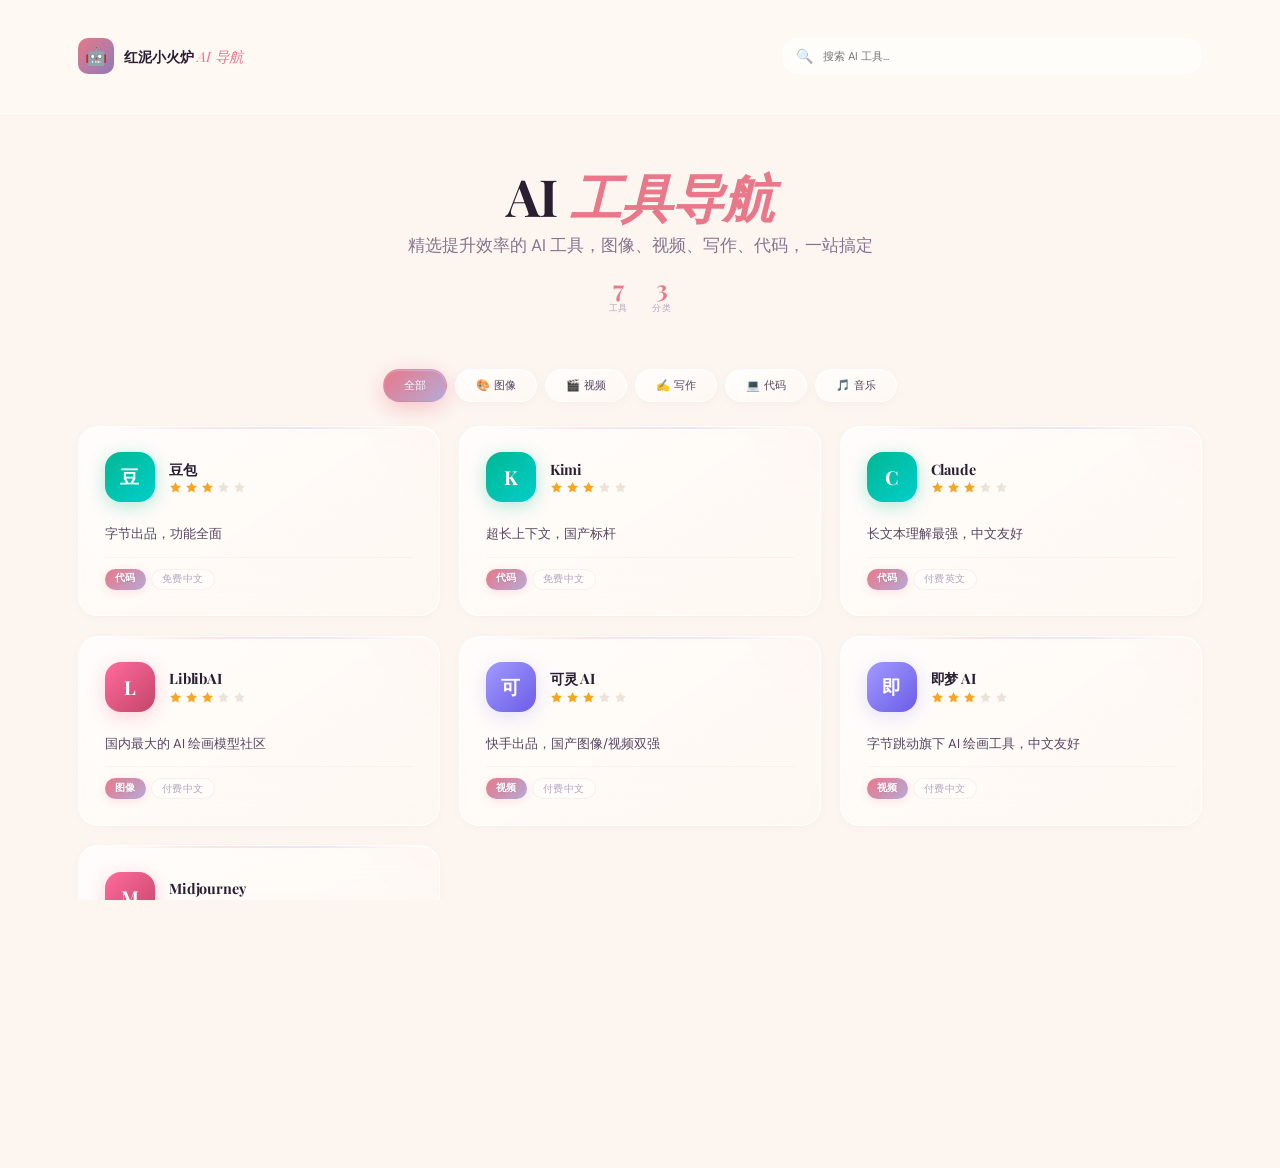
==== commit eb64fc6d: "Merge branches 'main' and 'main' of https://github.com/qisun9798-wujianan/sunqi.github.io" ====
--- a/ai-tools.html
+++ b/ai-tools.html
@@ -353,7 +353,7 @@
     </div>
 
     <script>
-const AI_TOOLS = [{"id": "3509d0de-ba05-80a5-b10a-db7ddf8acc0f", "name": "豆包", "url": "https://doubao.com", "category": "", "description": "字节出品，功能全面", "tags": ["免费中文"], "rating": "⭐⭐⭐", "logo": "https://www.google.com/s2/favicons?domain=doubao.com&sz=128"}, {"id": "3509d0de-ba05-8003-ae17-c92c04792dbc", "name": "Kimi", "url": "https://kimi.moonshot.cn", "category": "", "description": "超长上下文，国产标杆", "tags": ["免费中文"], "rating": "⭐⭐⭐", "logo": "https://www.google.com/s2/favicons?domain=kimi.moonshot.cn&sz=128"}, {"id": "3509d0de-ba05-80a9-8ff4-ed293a8f11ce", "name": "Claude", "url": "https://claude.ai", "category": "", "description": "长文本理解最强，中文友好", "tags": ["付费英文"], "rating": "⭐⭐⭐", "logo": "https://www.google.com/s2/favicons?domain=claude.ai&sz=128"}, {"id": "3509d0de-ba05-8028-b9e9-c7bf18a70990", "name": "LiblibAI", "url": "https://liblib.art", "category": "", "description": "国内最大的 AI 绘画模型社区", "tags": ["付费中文"], "rating": "⭐⭐⭐", "logo": "https://www.google.com/s2/favicons?domain=liblib.art&sz=128"}, {"id": "3509d0de-ba05-8083-8b51-e0bb91176e45", "name": "可灵 AI", "url": "https://klingai.com", "category": "", "description": "快手出品，国产图像/视频双强", "tags": ["付费中文"], "rating": "⭐⭐⭐", "logo": "https://www.google.com/s2/favicons?domain=klingai.com&sz=128"}, {"id": "34f9d0de-ba05-8053-a0d3-e070d2a9a341", "name": "即梦 AI", "url": "https://jimeng.jianying.com", "category": "", "description": "字节跳动旗下 AI 绘画工具，中文友好", "tags": ["付费中文"], "rating": "⭐⭐⭐", "logo": "https://www.google.com/s2/favicons?domain=jimeng.jianying.com&sz=128"}, {"id": "34f9d0de-ba05-800b-96b9-f97c2640fc76", "name": "Midjourney", "url": "https://www.midjourney.com", "category": "", "description": "AI 图像生成，文字描述生成高质量艺术图片", "tags": ["付费英文"], "rating": "⭐⭐⭐", "logo": "https://www.google.com/s2/favicons?domain=www.midjourney.com&sz=128"}];
+const AI_TOOLS = [{"id": "3509d0de-ba05-80a5-b10a-db7ddf8acc0f", "name": "豆包", "url": "https://doubao.com", "category": "代码", "description": "字节出品，功能全面", "tags": ["免费中文"], "rating": "⭐⭐⭐", "logo": "https://www.google.com/s2/favicons?domain=doubao.com&sz=128"}, {"id": "3509d0de-ba05-8003-ae17-c92c04792dbc", "name": "Kimi", "url": "https://kimi.moonshot.cn", "category": "代码", "description": "超长上下文，国产标杆", "tags": ["免费中文"], "rating": "⭐⭐⭐", "logo": "https://www.google.com/s2/favicons?domain=kimi.moonshot.cn&sz=128"}, {"id": "3509d0de-ba05-80a9-8ff4-ed293a8f11ce", "name": "Claude", "url": "https://claude.ai", "category": "代码", "description": "长文本理解最强，中文友好", "tags": ["付费英文"], "rating": "⭐⭐⭐", "logo": "https://www.google.com/s2/favicons?domain=claude.ai&sz=128"}, {"id": "3509d0de-ba05-8028-b9e9-c7bf18a70990", "name": "LiblibAI", "url": "https://liblib.art", "category": "图像", "description": "国内最大的 AI 绘画模型社区", "tags": ["付费中文"], "rating": "⭐⭐⭐", "logo": "https://www.google.com/s2/favicons?domain=liblib.art&sz=128"}, {"id": "3509d0de-ba05-8083-8b51-e0bb91176e45", "name": "可灵 AI", "url": "https://klingai.com", "category": "视频", "description": "快手出品，国产图像/视频双强", "tags": ["付费中文"], "rating": "⭐⭐⭐", "logo": "https://www.google.com/s2/favicons?domain=klingai.com&sz=128"}, {"id": "34f9d0de-ba05-8053-a0d3-e070d2a9a341", "name": "即梦 AI", "url": "https://jimeng.jianying.com", "category": "视频", "description": "字节跳动旗下 AI 绘画工具，中文友好", "tags": ["付费中文"], "rating": "⭐⭐⭐", "logo": "https://www.google.com/s2/favicons?domain=jimeng.jianying.com&sz=128"}, {"id": "34f9d0de-ba05-800b-96b9-f97c2640fc76", "name": "Midjourney", "url": "https://www.midjourney.com", "category": "图像", "description": "AI 图像生成，文字描述生成高质量艺术图片", "tags": ["付费英文"], "rating": "⭐⭐⭐", "logo": "https://www.google.com/s2/favicons?domain=www.midjourney.com&sz=128"}];
 
         function escapeHtml(str) {
             if (!str) return '';
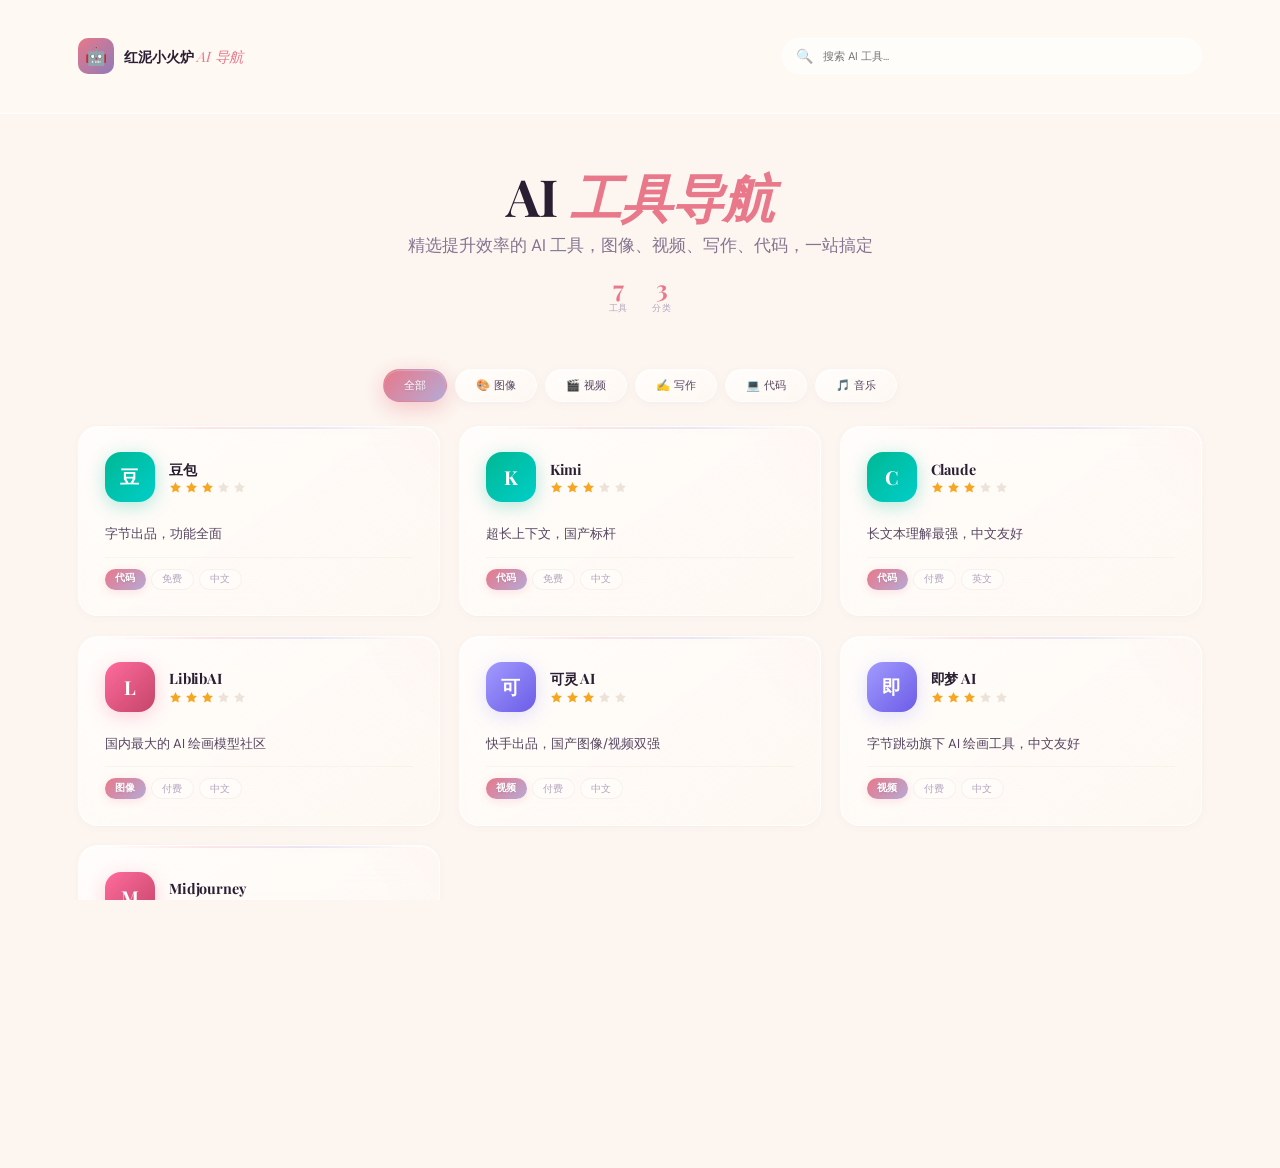
==== commit e8fe8c3a: "auto: sync notion data [2026-04-28]" ====
--- a/ai-tools.html
+++ b/ai-tools.html
@@ -353,7 +353,7 @@
     </div>
 
     <script>
-const AI_TOOLS = [{"id": "3509d0de-ba05-80a5-b10a-db7ddf8acc0f", "name": "豆包", "url": "https://doubao.com", "category": "代码", "description": "字节出品，功能全面", "tags": ["免费中文"], "rating": "⭐⭐⭐", "logo": "https://www.google.com/s2/favicons?domain=doubao.com&sz=128"}, {"id": "3509d0de-ba05-8003-ae17-c92c04792dbc", "name": "Kimi", "url": "https://kimi.moonshot.cn", "category": "代码", "description": "超长上下文，国产标杆", "tags": ["免费中文"], "rating": "⭐⭐⭐", "logo": "https://www.google.com/s2/favicons?domain=kimi.moonshot.cn&sz=128"}, {"id": "3509d0de-ba05-80a9-8ff4-ed293a8f11ce", "name": "Claude", "url": "https://claude.ai", "category": "代码", "description": "长文本理解最强，中文友好", "tags": ["付费英文"], "rating": "⭐⭐⭐", "logo": "https://www.google.com/s2/favicons?domain=claude.ai&sz=128"}, {"id": "3509d0de-ba05-8028-b9e9-c7bf18a70990", "name": "LiblibAI", "url": "https://liblib.art", "category": "图像", "description": "国内最大的 AI 绘画模型社区", "tags": ["付费中文"], "rating": "⭐⭐⭐", "logo": "https://www.google.com/s2/favicons?domain=liblib.art&sz=128"}, {"id": "3509d0de-ba05-8083-8b51-e0bb91176e45", "name": "可灵 AI", "url": "https://klingai.com", "category": "视频", "description": "快手出品，国产图像/视频双强", "tags": ["付费中文"], "rating": "⭐⭐⭐", "logo": "https://www.google.com/s2/favicons?domain=klingai.com&sz=128"}, {"id": "34f9d0de-ba05-8053-a0d3-e070d2a9a341", "name": "即梦 AI", "url": "https://jimeng.jianying.com", "category": "视频", "description": "字节跳动旗下 AI 绘画工具，中文友好", "tags": ["付费中文"], "rating": "⭐⭐⭐", "logo": "https://www.google.com/s2/favicons?domain=jimeng.jianying.com&sz=128"}, {"id": "34f9d0de-ba05-800b-96b9-f97c2640fc76", "name": "Midjourney", "url": "https://www.midjourney.com", "category": "图像", "description": "AI 图像生成，文字描述生成高质量艺术图片", "tags": ["付费英文"], "rating": "⭐⭐⭐", "logo": "https://www.google.com/s2/favicons?domain=www.midjourney.com&sz=128"}];
+const AI_TOOLS = [{"id": "3509d0de-ba05-80a5-b10a-db7ddf8acc0f", "name": "豆包", "url": "https://doubao.com", "category": "代码", "description": "字节出品，功能全面", "tags": ["免费", "中文"], "rating": "⭐⭐⭐", "logo": "https://www.google.com/s2/favicons?domain=doubao.com&sz=128"}, {"id": "3509d0de-ba05-8003-ae17-c92c04792dbc", "name": "Kimi", "url": "https://kimi.moonshot.cn", "category": "代码", "description": "超长上下文，国产标杆", "tags": ["免费", "中文"], "rating": "⭐⭐⭐", "logo": "https://www.google.com/s2/favicons?domain=kimi.moonshot.cn&sz=128"}, {"id": "3509d0de-ba05-80a9-8ff4-ed293a8f11ce", "name": "Claude", "url": "https://claude.ai", "category": "代码", "description": "长文本理解最强，中文友好", "tags": ["付费", "英文"], "rating": "⭐⭐⭐", "logo": "https://www.google.com/s2/favicons?domain=claude.ai&sz=128"}, {"id": "3509d0de-ba05-8028-b9e9-c7bf18a70990", "name": "LiblibAI", "url": "https://liblib.art", "category": "图像", "description": "国内最大的 AI 绘画模型社区", "tags": ["付费", "中文"], "rating": "⭐⭐⭐", "logo": "https://www.google.com/s2/favicons?domain=liblib.art&sz=128"}, {"id": "3509d0de-ba05-8083-8b51-e0bb91176e45", "name": "可灵 AI", "url": "https://klingai.com", "category": "视频", "description": "快手出品，国产图像/视频双强", "tags": ["付费", "中文"], "rating": "⭐⭐⭐", "logo": "https://www.google.com/s2/favicons?domain=klingai.com&sz=128"}, {"id": "34f9d0de-ba05-8053-a0d3-e070d2a9a341", "name": "即梦 AI", "url": "https://jimeng.jianying.com", "category": "视频", "description": "字节跳动旗下 AI 绘画工具，中文友好", "tags": ["付费", "中文"], "rating": "⭐⭐⭐", "logo": "https://www.google.com/s2/favicons?domain=jimeng.jianying.com&sz=128"}, {"id": "34f9d0de-ba05-800b-96b9-f97c2640fc76", "name": "Midjourney", "url": "https://www.midjourney.com", "category": "图像", "description": "AI 图像生成，文字描述生成高质量艺术图片", "tags": ["付费", "英文"], "rating": "⭐⭐⭐", "logo": "https://www.google.com/s2/favicons?domain=www.midjourney.com&sz=128"}];
 
         function escapeHtml(str) {
             if (!str) return '';
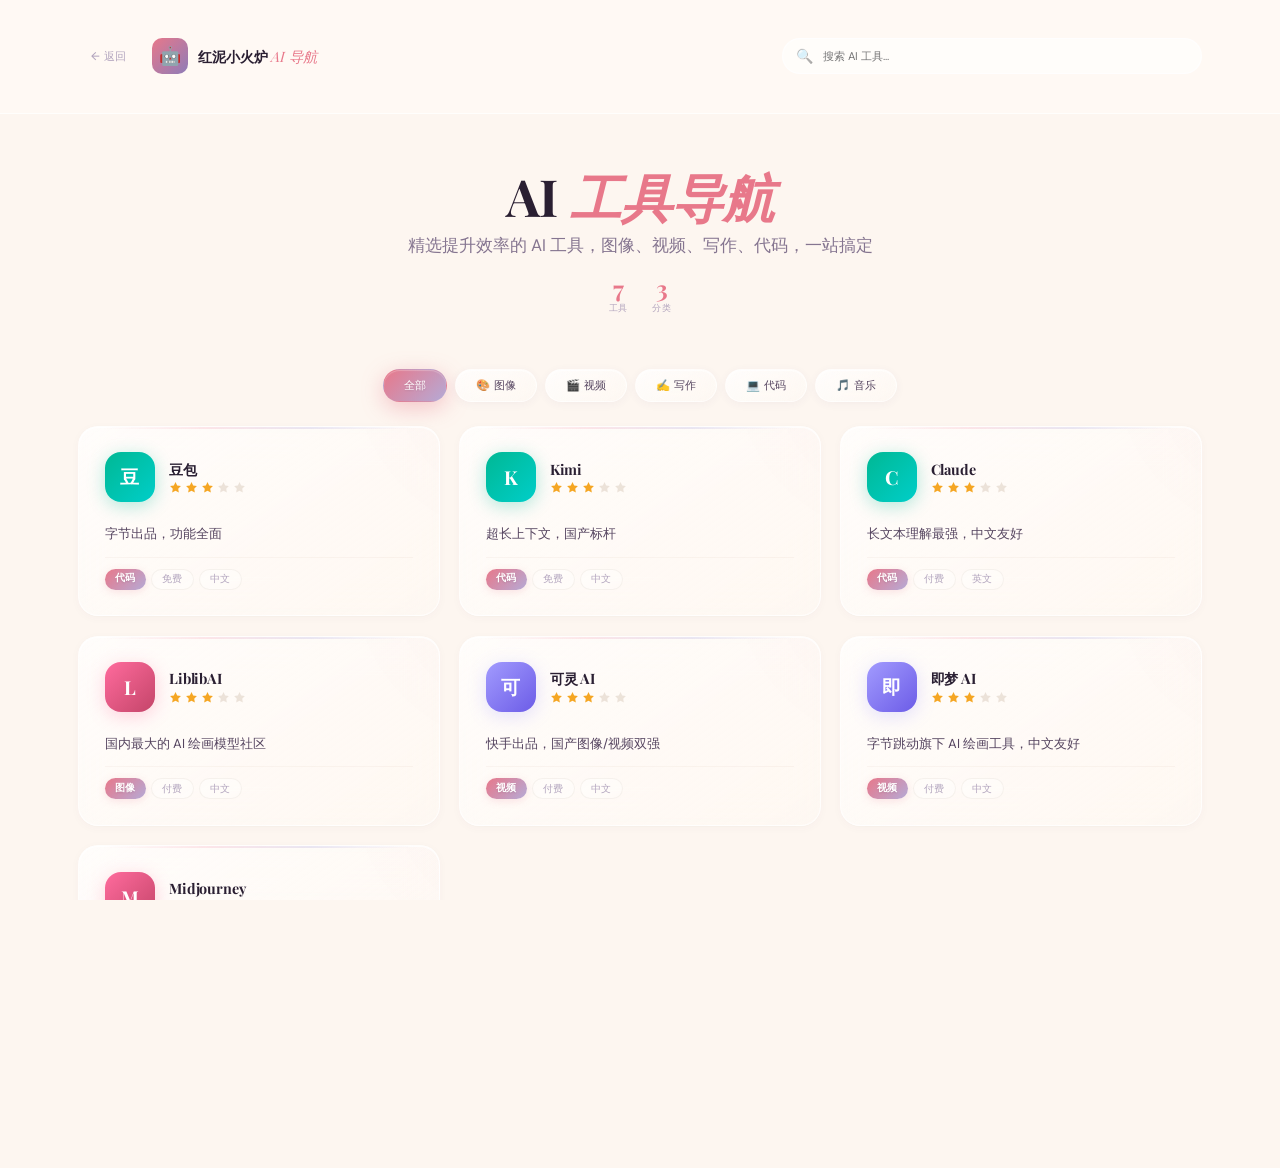
==== commit b3311b2d: "Add back button to AI tools navigation page" ====
--- a/ai-tools.html
+++ b/ai-tools.html
@@ -28,6 +28,21 @@
             display: flex; align-items: center; justify-content: space-between; gap: 1rem;
             flex-wrap: wrap;
         }
+        .nav-back {
+            display: inline-flex; align-items: center; gap: 6px;
+            text-decoration: none; color: var(--ink-faint);
+            font-size: var(--fs-sm); font-weight: 500;
+            transition: color .25s; letter-spacing: .02em;
+            white-space: nowrap;
+            padding: 6px 12px; border-radius: 100px;
+            border: 1px solid transparent;
+            transition: all .25s;
+        }
+        .nav-back:hover {
+            color: var(--blush);
+            border-color: var(--blush-soft);
+            background: var(--blush-wash);
+        }
         .nav-brand {
             display: flex; align-items: center; gap: 10px;
             text-decoration: none; color: var(--ink);
@@ -311,10 +326,13 @@
         <!-- Header -->
         <header class="nav-header">
             <div class="nav-header-inner">
-                <a class="nav-brand" href="index.html">
-                    <div class="nav-brand-icon">🤖</div>
-                    <div class="nav-brand-text">红泥小火炉 <span>AI 导航</span></div>
-                </a>
+                <div style="display:flex;align-items:center;gap:clamp(6px,1vw,14px);flex-wrap:wrap;">
+                    <a class="nav-back" href="index.html#blog">← 返回</a>
+                    <a class="nav-brand" href="index.html">
+                        <div class="nav-brand-icon">🤖</div>
+                        <div class="nav-brand-text">红泥小火炉 <span>AI 导航</span></div>
+                    </a>
+                </div>
                 <div class="nav-search-wrap">
                     <input class="nav-search" type="text" id="searchInput" placeholder="搜索 AI 工具...">
                 </div>
--- a/css/style.css
+++ b/css/style.css
@@ -323,10 +323,18 @@
     left: 50%;
     top: 0;
     bottom: 0;
-    width: 1.5px;
-    background: linear-gradient(180deg, var(--blush-soft), var(--wisteria-soft), var(--pistachio-soft));
-    transform: translateX(-50%);
-    opacity: .5;
+    width: 2px;
+    background: linear-gradient(180deg, var(--blush), var(--wisteria-mid), var(--pistachio));
+    transform: translateX(-50%) scaleY(0);
+    transform-origin: top center;
+    opacity: .55;
+    border-radius: 1px;
+    transition: transform 2.2s cubic-bezier(0.22, 1, 0.36, 1);
+}
+
+/* 进入视口触发线条绘制 */
+.slide.visible .timeline::before {
+    transform: translateX(-50%) scaleY(1);
 }
 
 .timeline-item {
@@ -346,13 +354,44 @@
     height: 10px;
     border-radius: 50%;
     background: var(--cream);
-    border: 2px solid var(--blush);
+    border: 2.5px solid var(--blush);
     top: clamp(.9rem, 1.5vw, 1.3rem);
     z-index: 2;
+    opacity: 0;
+    transform: scale(0);
+    transition: opacity 0.4s ease-out, transform 0.55s cubic-bezier(0.34, 1.56, 0.64, 1);
 }
 
 .timeline-item:nth-child(odd)::before { right: -6px; }
 .timeline-item:nth-child(even)::before { left: -6px; }
+
+/* 节点依次弹出（配合线条绘制节奏） */
+.slide.visible .timeline-item:nth-child(1)::before {
+    opacity: 1;
+    transform: scale(1);
+    transition-delay: 0.5s;
+}
+.slide.visible .timeline-item:nth-child(2)::before {
+    opacity: 1;
+    transform: scale(1);
+    transition-delay: 1.1s;
+}
+.slide.visible .timeline-item:nth-child(3)::before {
+    opacity: 1;
+    transform: scale(1);
+    transition-delay: 1.7s;
+}
+
+/* 节点弹出后的粉色脉冲光晕 */
+@keyframes dotPulse {
+    0%, 100% { box-shadow: 0 0 0 0 rgba(232, 120, 138, 0.35); }
+    50% { box-shadow: 0 0 0 10px rgba(232, 120, 138, 0); }
+}
+
+.slide.visible .timeline-item::before {
+    animation: dotPulse 2.2s ease-in-out infinite;
+    animation-delay: 2.8s;
+}
 
 .timeline-date {
     font-family: var(--ff-mono);
@@ -780,7 +819,7 @@
 }
 
 /* ===========================================
-   P5 — BLOG 博客文章（预留）
+   P5 — BLOG 博客集成栏（高端设计版）
    =========================================== */
 .slide-blog {
     background:
@@ -788,6 +827,283 @@
         var(--cream);
 }
 
+/* ---- 博客集成栏入口卡片（高端设计） ---- */
+.blog-hub {
+    display: flex;
+    align-items: stretch;
+    max-width: min(85vw, 720px);
+    width: 100%;
+    border-radius: 24px;
+    background:
+        linear-gradient(135deg, rgba(255,255,255,.72) 0%, rgba(255,250,245,.55) 100%);
+    border: 1px solid rgba(255,255,255,.6);
+    box-shadow:
+        0 1px 2px rgba(80,50,110,.04),
+        0 4px 16px rgba(80,50,110,.05),
+        inset 0 1px 0 rgba(255,255,255,.8);
+    backdrop-filter: blur(20px) saturate(1.3);
+    -webkit-backdrop-filter: blur(20px) saturate(1.3);
+    text-decoration: none;
+    color: inherit;
+    transition: all .5s cubic-bezier(.22,1,.36,1);
+    cursor: pointer;
+    position: relative;
+    overflow: hidden;
+}
+
+/* 顶部渐变装饰线 */
+.blog-hub::after {
+    content: '';
+    position: absolute;
+    top: 0; left: 0; right: 0;
+    height: 3px;
+    background: linear-gradient(90deg,
+        var(--blush) 0%,
+        var(--wisteria-mid) 50%,
+        var(--pistachio) 100%);
+    opacity: .7;
+}
+
+/* hover 光晕 */
+.blog-hub::before {
+    content: '';
+    position: absolute;
+    top: -50%; right: -30%;
+    width: 300px; height: 300px;
+    border-radius: 50%;
+    background: radial-gradient(circle, rgba(232,120,138,.08) 0%, transparent 70%);
+    opacity: 0;
+    transition: opacity .6s ease;
+    pointer-events: none;
+}
+
+.blog-hub:hover {
+    transform: translateY(-5px) scale(1.005);
+    box-shadow:
+        0 8px 32px rgba(80,50,110,.1),
+        0 2px 8px rgba(80,50,110,.06),
+        inset 0 1px 0 rgba(255,255,255,.9);
+}
+.blog-hub:hover::before { opacity: 1; }
+
+/* AI 工具版本用紫绿渐变 */
+.blog-hub-tools::after {
+    background: linear-gradient(90deg,
+        var(--wisteria-mid) 0%,
+        var(--pistachio) 50%,
+        var(--blush-soft) 100%);
+}
+
+/* ---- 左侧：视觉焦点区 ---- */
+.blog-hub-left {
+    display: flex;
+    flex-direction: column;
+    align-items: flex-start;
+    justify-content: center;
+    gap: 0;
+    padding: clamp(1.2rem, 2.5vw, 2rem);
+    min-width: clamp(130px, 18vw, 180px);
+    flex-shrink: 0;
+    position: relative;
+}
+
+/* 左侧和右侧之间的微妙分隔 */
+.blog-hub-left::after {
+    content: '';
+    position: absolute;
+    top: 15%; bottom: 15%; right: 0;
+    width: 1px;
+    background: linear-gradient(180deg,
+        transparent 0%,
+        var(--glass-border) 30%,
+        var(--glass-border) 70%,
+        transparent 100%);
+}
+
+/* 大号渐变数字 */
+.blog-hub-stat-num {
+    font-family: var(--ff-display);
+    font-size: clamp(2.4rem, 5vw, 3.6rem);
+    font-weight: 700;
+    line-height: 1;
+    background: linear-gradient(135deg, var(--blush), var(--wisteria-mid));
+    -webkit-background-clip: text;
+    -webkit-text-fill-color: transparent;
+    background-clip: text;
+    letter-spacing: -.03em;
+}
+
+.blog-hub-tools .blog-hub-stat-num {
+    background: linear-gradient(135deg, var(--wisteria-mid), var(--pistachio));
+    -webkit-background-clip: text;
+    background-clip: text;
+}
+
+.blog-hub-stat-label {
+    font-size: var(--fs-xs);
+    color: var(--ink-faint);
+    letter-spacing: .12em;
+    text-transform: uppercase;
+    margin-top: 4px;
+    font-weight: 500;
+}
+
+/* 小标题 */
+.blog-hub-title {
+    font-family: var(--ff-display);
+    font-size: clamp(.9rem, 1.5vw, 1.15rem);
+    font-weight: 700;
+    color: var(--ink);
+    margin-top: clamp(8px, 1.2vh, 14px);
+    line-height: 1.3;
+}
+
+.blog-hub-desc {
+    font-size: var(--fs-xs);
+    color: var(--ink-faint);
+    line-height: 1.5;
+    margin-top: 2px;
+}
+
+/* ---- 右侧：内容预览区 ---- */
+.blog-hub-right {
+    flex: 1;
+    display: flex;
+    flex-direction: column;
+    justify-content: center;
+    gap: 0;
+    padding: clamp(1.2rem, 2.5vw, 2rem);
+    min-width: 0;
+    position: relative;
+    z-index: 1;
+}
+
+/* 文章预览行 */
+.hub-preview-item {
+    display: flex;
+    align-items: baseline;
+    gap: clamp(10px, 1.2vw, 16px);
+    padding: clamp(8px, 1vh, 12px) 0;
+    border-bottom: 1px solid rgba(220,210,200,.25);
+    transition: padding-left .3s ease;
+}
+.hub-preview-item:last-child { border-bottom: none; }
+
+.blog-hub:hover .hub-preview-item {
+    padding-left: 4px;
+}
+
+.hub-preview-date {
+    font-family: var(--ff-mono);
+    font-size: var(--fs-xs);
+    color: var(--ink-faint);
+    white-space: nowrap;
+    flex-shrink: 0;
+    letter-spacing: .02em;
+    min-width: 68px;
+}
+
+.hub-preview-title {
+    font-size: var(--fs-sm);
+    color: var(--ink-mid);
+    flex: 1;
+    min-width: 0;
+    overflow: hidden;
+    text-overflow: ellipsis;
+    white-space: nowrap;
+    font-weight: 500;
+    transition: color .3s;
+}
+
+.blog-hub:hover .hub-preview-title {
+    color: var(--ink);
+}
+
+.hub-preview-tag {
+    font-size: 10px;
+    font-weight: 600;
+    letter-spacing: .06em;
+    text-transform: uppercase;
+    color: var(--blush);
+    padding: 3px 10px;
+    border-radius: 100px;
+    background: linear-gradient(135deg, var(--blush-wash), rgba(232,120,138,.04));
+    border: 1px solid var(--blush-soft);
+    white-space: nowrap;
+    flex-shrink: 0;
+    transition: all .3s;
+}
+
+.blog-hub:hover .hub-preview-tag {
+    background: linear-gradient(135deg, var(--blush-wash), rgba(232,120,138,.08));
+    box-shadow: 0 2px 8px rgba(232,120,138,.1);
+}
+
+/* 底部行动区 */
+.blog-hub-footer {
+    display: flex;
+    align-items: center;
+    justify-content: space-between;
+    margin-top: clamp(6px, .8vh, 10px);
+    padding-top: clamp(8px, 1vh, 12px);
+}
+
+.hub-stat {
+    font-size: var(--fs-xs);
+    color: var(--ink-whisper);
+    font-weight: 500;
+}
+
+.hub-arrow {
+    display: inline-flex;
+    align-items: center;
+    gap: 6px;
+    font-size: var(--fs-xs);
+    color: var(--blush);
+    font-weight: 600;
+    letter-spacing: .04em;
+    transition: all .3s cubic-bezier(.22,1,.36,1);
+}
+
+.hub-arrow::after {
+    content: '→';
+    transition: transform .3s cubic-bezier(.22,1,.36,1);
+    display: inline-block;
+}
+
+.blog-hub:hover .hub-arrow {
+    color: var(--blush);
+    gap: 10px;
+}
+.blog-hub:hover .hub-arrow::after {
+    transform: translateX(4px);
+}
+
+/* 响应式 */
+@media (max-width: 640px) {
+    .blog-hub {
+        flex-direction: column;
+        border-radius: 20px;
+    }
+    .blog-hub-left {
+        flex-direction: row;
+        align-items: center;
+        gap: 12px;
+        padding: 1rem 1.2rem;
+        padding-bottom: .8rem;
+    }
+    .blog-hub-left::after {
+        top: auto; bottom: 0; left: 10%; right: 10%;
+        width: auto; height: 1px;
+        background: linear-gradient(90deg, transparent, var(--glass-border), transparent);
+    }
+    .blog-hub-stat-num { font-size: 2rem; }
+    .blog-hub-title { margin-top: 0; }
+    .blog-hub-right { padding: .8rem 1.2rem; }
+    .hub-preview-title { white-space: normal; }
+}
+
+/* 旧博客卡片样式保留（blogs.html 复用） */
 .blog-grid {
     display: grid;
     grid-template-columns: repeat(2, 1fr);
@@ -816,9 +1132,7 @@
 .blog-card::before {
     content: '';
     position: absolute;
-    top: 0;
-    left: 0;
-    right: 0;
+    top: 0; left: 0; right: 0;
     height: 2.5px;
     background: linear-gradient(90deg, var(--blush-mid), var(--wisteria-mid));
 }
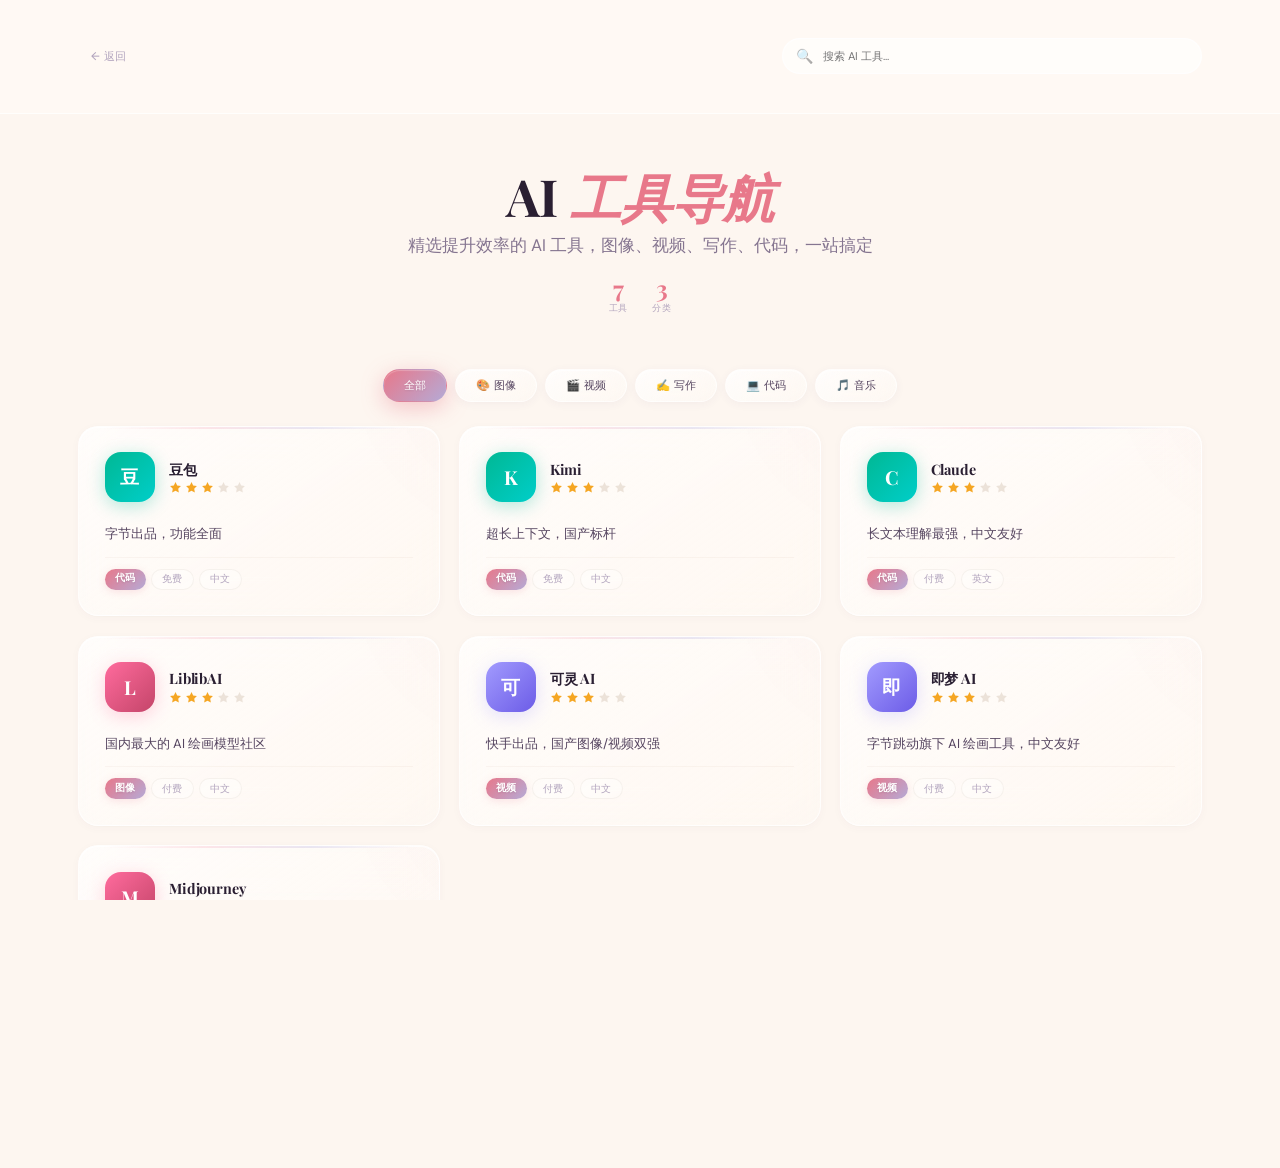
==== commit 63a65dfe: "Remove brand logo/text from AI nav header, keep only back button" ====
--- a/ai-tools.html
+++ b/ai-tools.html
@@ -326,13 +326,7 @@
         <!-- Header -->
         <header class="nav-header">
             <div class="nav-header-inner">
-                <div style="display:flex;align-items:center;gap:clamp(6px,1vw,14px);flex-wrap:wrap;">
-                    <a class="nav-back" href="index.html#blog">← 返回</a>
-                    <a class="nav-brand" href="index.html">
-                        <div class="nav-brand-icon">🤖</div>
-                        <div class="nav-brand-text">红泥小火炉 <span>AI 导航</span></div>
-                    </a>
-                </div>
+                <a class="nav-back" href="index.html#blog">← 返回</a>
                 <div class="nav-search-wrap">
                     <input class="nav-search" type="text" id="searchInput" placeholder="搜索 AI 工具...">
                 </div>
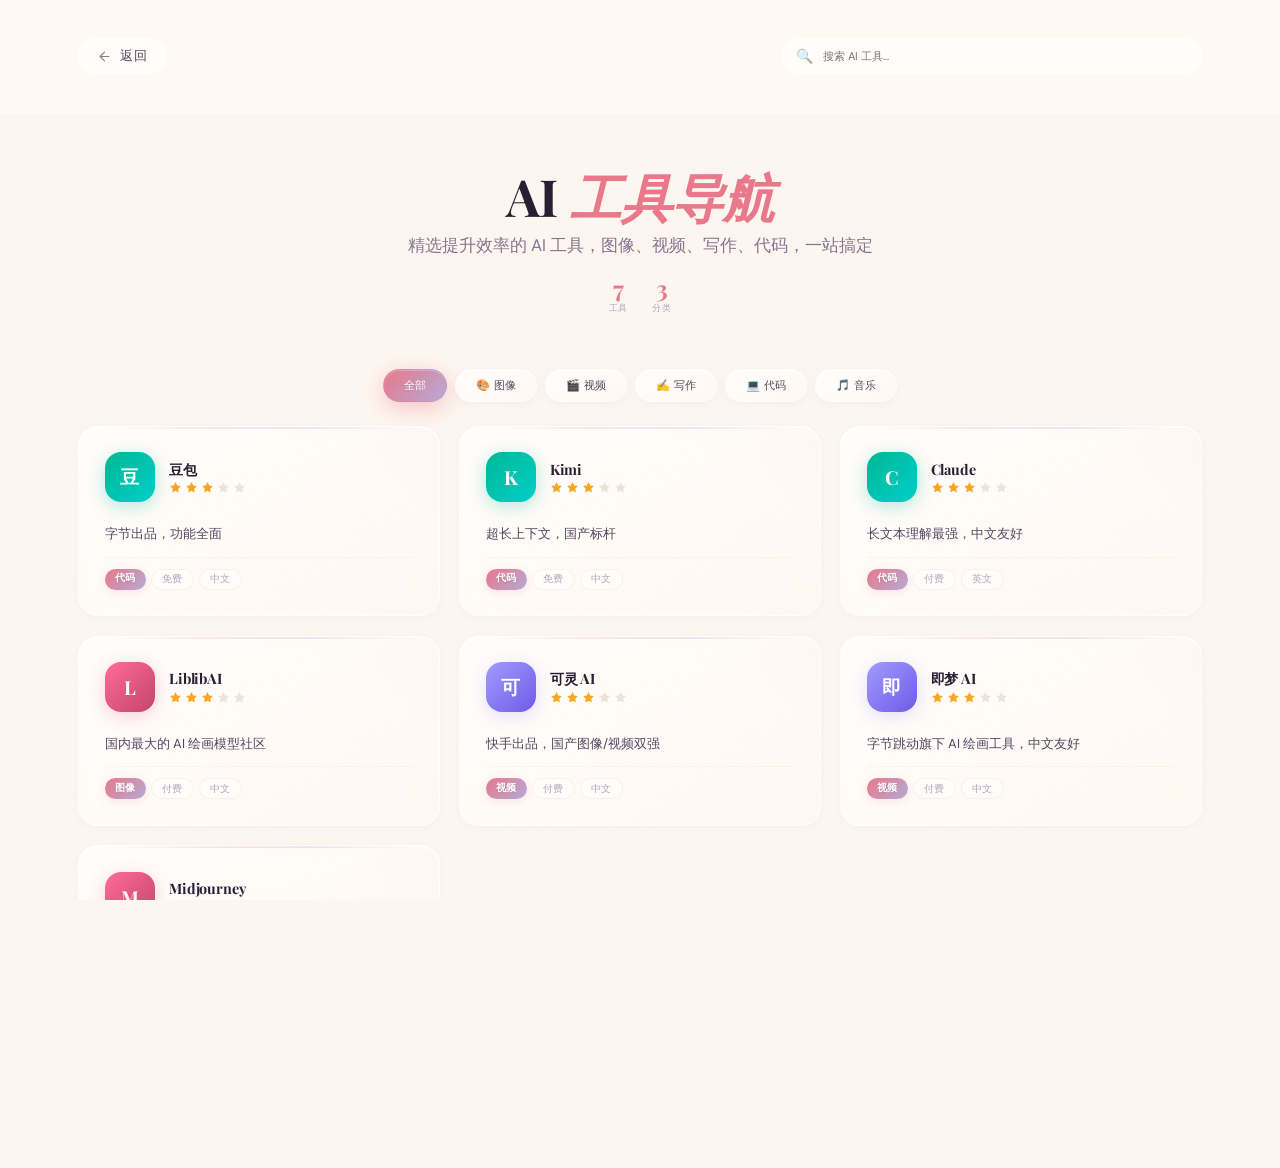
==== commit 84947150: "Unify back buttons: glass pill + SVG arrow + hover micro-animation" ====
--- a/ai-tools.html
+++ b/ai-tools.html
@@ -29,19 +29,35 @@
             flex-wrap: wrap;
         }
         .nav-back {
-            display: inline-flex; align-items: center; gap: 6px;
-            text-decoration: none; color: var(--ink-faint);
-            font-size: var(--fs-sm); font-weight: 500;
-            transition: color .25s; letter-spacing: .02em;
+            display: inline-flex; align-items: center; gap: 8px;
+            padding: 8px 18px; border-radius: 100px;
+            background: rgba(255,255,255,.45);
+            border: 1px solid var(--glass-border);
+            backdrop-filter: blur(10px);
+            -webkit-backdrop-filter: blur(10px);
+            text-decoration: none; color: var(--ink-mid);
+            font-size: 13px; font-weight: 500;
+            letter-spacing: .06em;
+            transition: all .35s cubic-bezier(.22,1,.36,1);
             white-space: nowrap;
-            padding: 6px 12px; border-radius: 100px;
-            border: 1px solid transparent;
-            transition: all .25s;
+        }
+        .nav-back svg {
+            width: 15px; height: 15px;
+            stroke: currentColor; stroke-width: 1.8;
+            fill: none; stroke-linecap: round; stroke-linejoin: round;
+            transition: transform .35s cubic-bezier(.22,1,.36,1);
+            opacity: .7;
         }
         .nav-back:hover {
+            background: var(--blush-wash);
+            border-color: var(--blush-soft);
             color: var(--blush);
-            border-color: var(--blush-soft);
-            background: var(--blush-wash);
+            box-shadow: 0 4px 14px rgba(232,120,138,.12);
+            transform: translateY(-1px);
+        }
+        .nav-back:hover svg {
+            transform: translateX(-3px);
+            opacity: 1;
         }
         .nav-brand {
             display: flex; align-items: center; gap: 10px;
@@ -326,7 +342,7 @@
         <!-- Header -->
         <header class="nav-header">
             <div class="nav-header-inner">
-                <a class="nav-back" href="index.html#blog">← 返回</a>
+                <a class="nav-back" href="index.html#blog"><svg viewBox="0 0 24 24"><path d="M19 12H5M12 19l-7-7 7-7"/></svg>返回</a>
                 <div class="nav-search-wrap">
                     <input class="nav-search" type="text" id="searchInput" placeholder="搜索 AI 工具...">
                 </div>
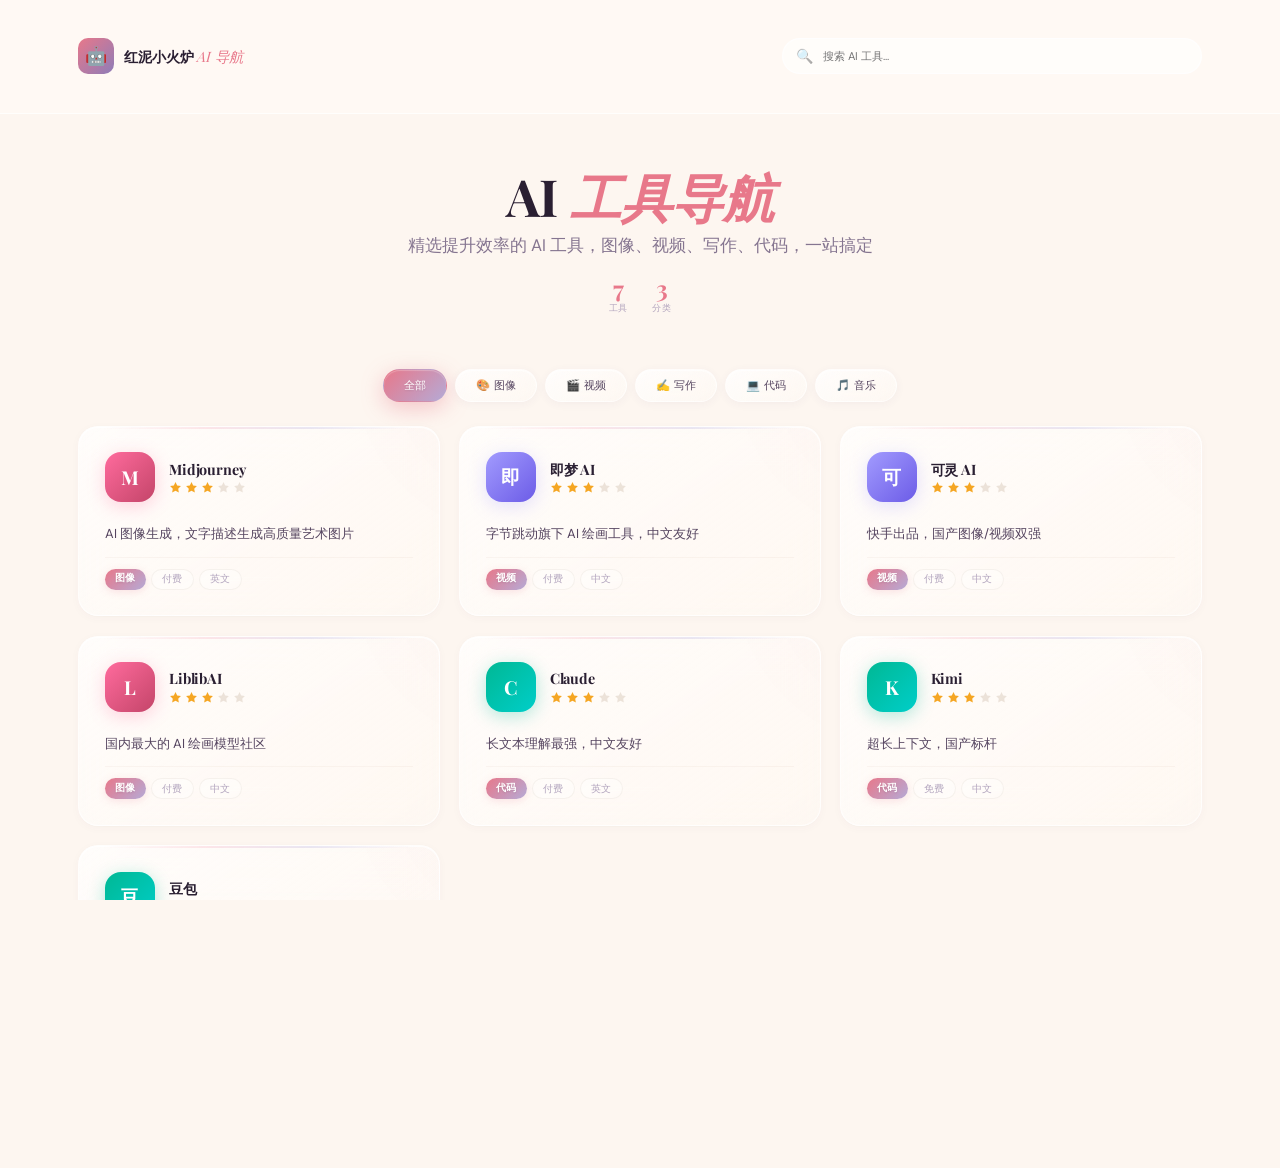
==== commit 67a7030d: "auto: sync notion data [2026-04-30]" ====
--- a/ai-tools.html
+++ b/ai-tools.html
@@ -28,37 +28,6 @@
             display: flex; align-items: center; justify-content: space-between; gap: 1rem;
             flex-wrap: wrap;
         }
-        .nav-back {
-            display: inline-flex; align-items: center; gap: 8px;
-            padding: 8px 18px; border-radius: 100px;
-            background: rgba(255,255,255,.45);
-            border: 1px solid var(--glass-border);
-            backdrop-filter: blur(10px);
-            -webkit-backdrop-filter: blur(10px);
-            text-decoration: none; color: var(--ink-mid);
-            font-size: 13px; font-weight: 500;
-            letter-spacing: .06em;
-            transition: all .35s cubic-bezier(.22,1,.36,1);
-            white-space: nowrap;
-        }
-        .nav-back svg {
-            width: 15px; height: 15px;
-            stroke: currentColor; stroke-width: 1.8;
-            fill: none; stroke-linecap: round; stroke-linejoin: round;
-            transition: transform .35s cubic-bezier(.22,1,.36,1);
-            opacity: .7;
-        }
-        .nav-back:hover {
-            background: var(--blush-wash);
-            border-color: var(--blush-soft);
-            color: var(--blush);
-            box-shadow: 0 4px 14px rgba(232,120,138,.12);
-            transform: translateY(-1px);
-        }
-        .nav-back:hover svg {
-            transform: translateX(-3px);
-            opacity: 1;
-        }
         .nav-brand {
             display: flex; align-items: center; gap: 10px;
             text-decoration: none; color: var(--ink);
@@ -342,7 +311,10 @@
         <!-- Header -->
         <header class="nav-header">
             <div class="nav-header-inner">
-                <a class="nav-back" href="index.html#blog"><svg viewBox="0 0 24 24"><path d="M19 12H5M12 19l-7-7 7-7"/></svg>返回</a>
+                <a class="nav-brand" href="index.html">
+                    <div class="nav-brand-icon">🤖</div>
+                    <div class="nav-brand-text">红泥小火炉 <span>AI 导航</span></div>
+                </a>
                 <div class="nav-search-wrap">
                     <input class="nav-search" type="text" id="searchInput" placeholder="搜索 AI 工具...">
                 </div>
@@ -381,7 +353,7 @@
     </div>
 
     <script>
-const AI_TOOLS = [{"id": "3509d0de-ba05-80a5-b10a-db7ddf8acc0f", "name": "豆包", "url": "https://doubao.com", "category": "代码", "description": "字节出品，功能全面", "tags": ["免费", "中文"], "rating": "⭐⭐⭐", "logo": "https://www.google.com/s2/favicons?domain=doubao.com&sz=128"}, {"id": "3509d0de-ba05-8003-ae17-c92c04792dbc", "name": "Kimi", "url": "https://kimi.moonshot.cn", "category": "代码", "description": "超长上下文，国产标杆", "tags": ["免费", "中文"], "rating": "⭐⭐⭐", "logo": "https://www.google.com/s2/favicons?domain=kimi.moonshot.cn&sz=128"}, {"id": "3509d0de-ba05-80a9-8ff4-ed293a8f11ce", "name": "Claude", "url": "https://claude.ai", "category": "代码", "description": "长文本理解最强，中文友好", "tags": ["付费", "英文"], "rating": "⭐⭐⭐", "logo": "https://www.google.com/s2/favicons?domain=claude.ai&sz=128"}, {"id": "3509d0de-ba05-8028-b9e9-c7bf18a70990", "name": "LiblibAI", "url": "https://liblib.art", "category": "图像", "description": "国内最大的 AI 绘画模型社区", "tags": ["付费", "中文"], "rating": "⭐⭐⭐", "logo": "https://www.google.com/s2/favicons?domain=liblib.art&sz=128"}, {"id": "3509d0de-ba05-8083-8b51-e0bb91176e45", "name": "可灵 AI", "url": "https://klingai.com", "category": "视频", "description": "快手出品，国产图像/视频双强", "tags": ["付费", "中文"], "rating": "⭐⭐⭐", "logo": "https://www.google.com/s2/favicons?domain=klingai.com&sz=128"}, {"id": "34f9d0de-ba05-8053-a0d3-e070d2a9a341", "name": "即梦 AI", "url": "https://jimeng.jianying.com", "category": "视频", "description": "字节跳动旗下 AI 绘画工具，中文友好", "tags": ["付费", "中文"], "rating": "⭐⭐⭐", "logo": "https://www.google.com/s2/favicons?domain=jimeng.jianying.com&sz=128"}, {"id": "34f9d0de-ba05-800b-96b9-f97c2640fc76", "name": "Midjourney", "url": "https://www.midjourney.com", "category": "图像", "description": "AI 图像生成，文字描述生成高质量艺术图片", "tags": ["付费", "英文"], "rating": "⭐⭐⭐", "logo": "https://www.google.com/s2/favicons?domain=www.midjourney.com&sz=128"}];
+const AI_TOOLS = [{"id": "34f9d0de-ba05-800b-96b9-f97c2640fc76", "name": "Midjourney", "url": "https://www.midjourney.com", "category": "图像", "description": "AI 图像生成，文字描述生成高质量艺术图片", "tags": ["付费", "英文"], "rating": "⭐⭐⭐", "logo": "https://www.google.com/s2/favicons?domain=www.midjourney.com&sz=128"}, {"id": "34f9d0de-ba05-8053-a0d3-e070d2a9a341", "name": "即梦 AI", "url": "https://jimeng.jianying.com", "category": "视频", "description": "字节跳动旗下 AI 绘画工具，中文友好", "tags": ["付费", "中文"], "rating": "⭐⭐⭐", "logo": "https://www.google.com/s2/favicons?domain=jimeng.jianying.com&sz=128"}, {"id": "3509d0de-ba05-8083-8b51-e0bb91176e45", "name": "可灵 AI", "url": "https://klingai.com", "category": "视频", "description": "快手出品，国产图像/视频双强", "tags": ["付费", "中文"], "rating": "⭐⭐⭐", "logo": "https://www.google.com/s2/favicons?domain=klingai.com&sz=128"}, {"id": "3509d0de-ba05-8028-b9e9-c7bf18a70990", "name": "LiblibAI", "url": "https://liblib.art", "category": "图像", "description": "国内最大的 AI 绘画模型社区", "tags": ["付费", "中文"], "rating": "⭐⭐⭐", "logo": "https://www.google.com/s2/favicons?domain=liblib.art&sz=128"}, {"id": "3509d0de-ba05-80a9-8ff4-ed293a8f11ce", "name": "Claude", "url": "https://claude.ai", "category": "代码", "description": "长文本理解最强，中文友好", "tags": ["付费", "英文"], "rating": "⭐⭐⭐", "logo": "https://www.google.com/s2/favicons?domain=claude.ai&sz=128"}, {"id": "3509d0de-ba05-8003-ae17-c92c04792dbc", "name": "Kimi", "url": "https://kimi.moonshot.cn", "category": "代码", "description": "超长上下文，国产标杆", "tags": ["免费", "中文"], "rating": "⭐⭐⭐", "logo": "https://www.google.com/s2/favicons?domain=kimi.moonshot.cn&sz=128"}, {"id": "3509d0de-ba05-80a5-b10a-db7ddf8acc0f", "name": "豆包", "url": "https://doubao.com", "category": "代码", "description": "字节出品，功能全面", "tags": ["免费", "中文"], "rating": "⭐⭐⭐", "logo": "https://www.google.com/s2/favicons?domain=doubao.com&sz=128"}];
 
         function escapeHtml(str) {
             if (!str) return '';
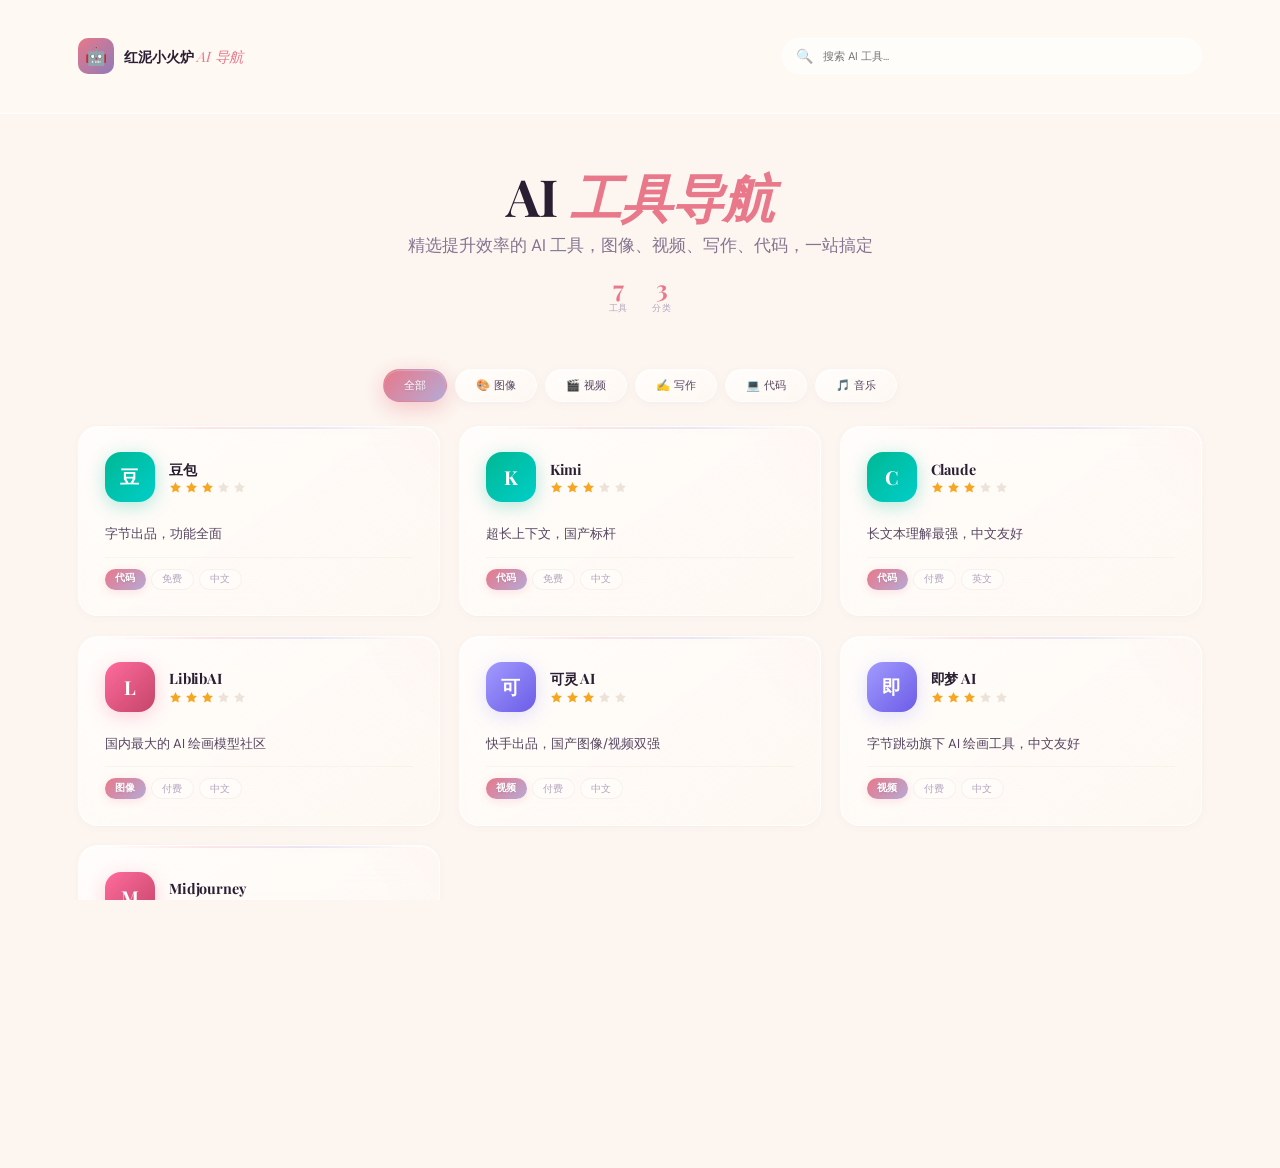
==== commit 2025502b: "auto: sync notion data [2026-05-05]" ====
--- a/ai-tools.html
+++ b/ai-tools.html
@@ -353,7 +353,7 @@
     </div>
 
     <script>
-const AI_TOOLS = [{"id": "34f9d0de-ba05-800b-96b9-f97c2640fc76", "name": "Midjourney", "url": "https://www.midjourney.com", "category": "图像", "description": "AI 图像生成，文字描述生成高质量艺术图片", "tags": ["付费", "英文"], "rating": "⭐⭐⭐", "logo": "https://www.google.com/s2/favicons?domain=www.midjourney.com&sz=128"}, {"id": "34f9d0de-ba05-8053-a0d3-e070d2a9a341", "name": "即梦 AI", "url": "https://jimeng.jianying.com", "category": "视频", "description": "字节跳动旗下 AI 绘画工具，中文友好", "tags": ["付费", "中文"], "rating": "⭐⭐⭐", "logo": "https://www.google.com/s2/favicons?domain=jimeng.jianying.com&sz=128"}, {"id": "3509d0de-ba05-8083-8b51-e0bb91176e45", "name": "可灵 AI", "url": "https://klingai.com", "category": "视频", "description": "快手出品，国产图像/视频双强", "tags": ["付费", "中文"], "rating": "⭐⭐⭐", "logo": "https://www.google.com/s2/favicons?domain=klingai.com&sz=128"}, {"id": "3509d0de-ba05-8028-b9e9-c7bf18a70990", "name": "LiblibAI", "url": "https://liblib.art", "category": "图像", "description": "国内最大的 AI 绘画模型社区", "tags": ["付费", "中文"], "rating": "⭐⭐⭐", "logo": "https://www.google.com/s2/favicons?domain=liblib.art&sz=128"}, {"id": "3509d0de-ba05-80a9-8ff4-ed293a8f11ce", "name": "Claude", "url": "https://claude.ai", "category": "代码", "description": "长文本理解最强，中文友好", "tags": ["付费", "英文"], "rating": "⭐⭐⭐", "logo": "https://www.google.com/s2/favicons?domain=claude.ai&sz=128"}, {"id": "3509d0de-ba05-8003-ae17-c92c04792dbc", "name": "Kimi", "url": "https://kimi.moonshot.cn", "category": "代码", "description": "超长上下文，国产标杆", "tags": ["免费", "中文"], "rating": "⭐⭐⭐", "logo": "https://www.google.com/s2/favicons?domain=kimi.moonshot.cn&sz=128"}, {"id": "3509d0de-ba05-80a5-b10a-db7ddf8acc0f", "name": "豆包", "url": "https://doubao.com", "category": "代码", "description": "字节出品，功能全面", "tags": ["免费", "中文"], "rating": "⭐⭐⭐", "logo": "https://www.google.com/s2/favicons?domain=doubao.com&sz=128"}];
+const AI_TOOLS = [{"id": "3509d0de-ba05-80a5-b10a-db7ddf8acc0f", "name": "豆包", "url": "https://doubao.com", "category": "代码", "description": "字节出品，功能全面", "tags": ["免费", "中文"], "rating": "⭐⭐⭐", "logo": "https://www.google.com/s2/favicons?domain=doubao.com&sz=128"}, {"id": "3509d0de-ba05-8003-ae17-c92c04792dbc", "name": "Kimi", "url": "https://kimi.moonshot.cn", "category": "代码", "description": "超长上下文，国产标杆", "tags": ["免费", "中文"], "rating": "⭐⭐⭐", "logo": "https://www.google.com/s2/favicons?domain=kimi.moonshot.cn&sz=128"}, {"id": "3509d0de-ba05-80a9-8ff4-ed293a8f11ce", "name": "Claude", "url": "https://claude.ai", "category": "代码", "description": "长文本理解最强，中文友好", "tags": ["付费", "英文"], "rating": "⭐⭐⭐", "logo": "https://www.google.com/s2/favicons?domain=claude.ai&sz=128"}, {"id": "3509d0de-ba05-8028-b9e9-c7bf18a70990", "name": "LiblibAI", "url": "https://liblib.art", "category": "图像", "description": "国内最大的 AI 绘画模型社区", "tags": ["付费", "中文"], "rating": "⭐⭐⭐", "logo": "https://www.google.com/s2/favicons?domain=liblib.art&sz=128"}, {"id": "3509d0de-ba05-8083-8b51-e0bb91176e45", "name": "可灵 AI", "url": "https://klingai.com", "category": "视频", "description": "快手出品，国产图像/视频双强", "tags": ["付费", "中文"], "rating": "⭐⭐⭐", "logo": "https://www.google.com/s2/favicons?domain=klingai.com&sz=128"}, {"id": "34f9d0de-ba05-8053-a0d3-e070d2a9a341", "name": "即梦 AI", "url": "https://jimeng.jianying.com", "category": "视频", "description": "字节跳动旗下 AI 绘画工具，中文友好", "tags": ["付费", "中文"], "rating": "⭐⭐⭐", "logo": "https://www.google.com/s2/favicons?domain=jimeng.jianying.com&sz=128"}, {"id": "34f9d0de-ba05-800b-96b9-f97c2640fc76", "name": "Midjourney", "url": "https://www.midjourney.com", "category": "图像", "description": "AI 图像生成，文字描述生成高质量艺术图片", "tags": ["付费", "英文"], "rating": "⭐⭐⭐", "logo": "https://www.google.com/s2/favicons?domain=www.midjourney.com&sz=128"}];
 
         function escapeHtml(str) {
             if (!str) return '';
